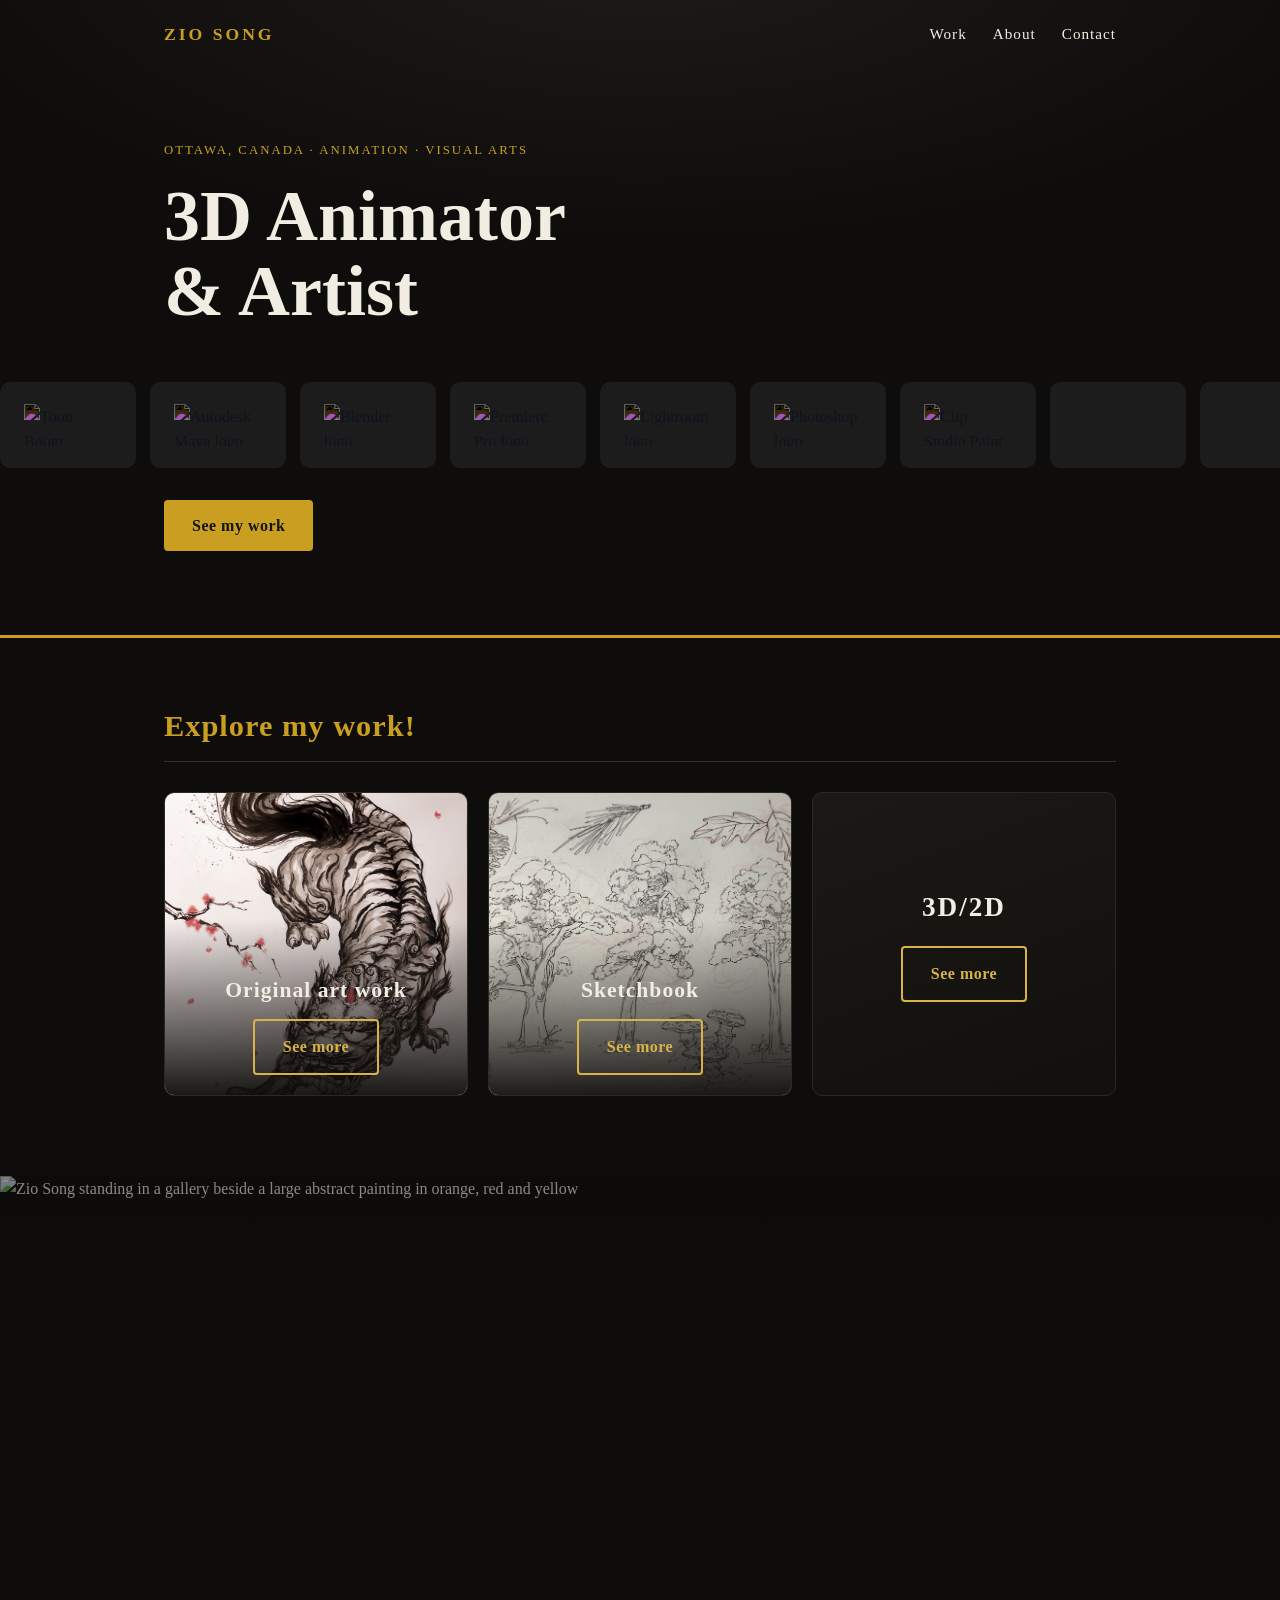
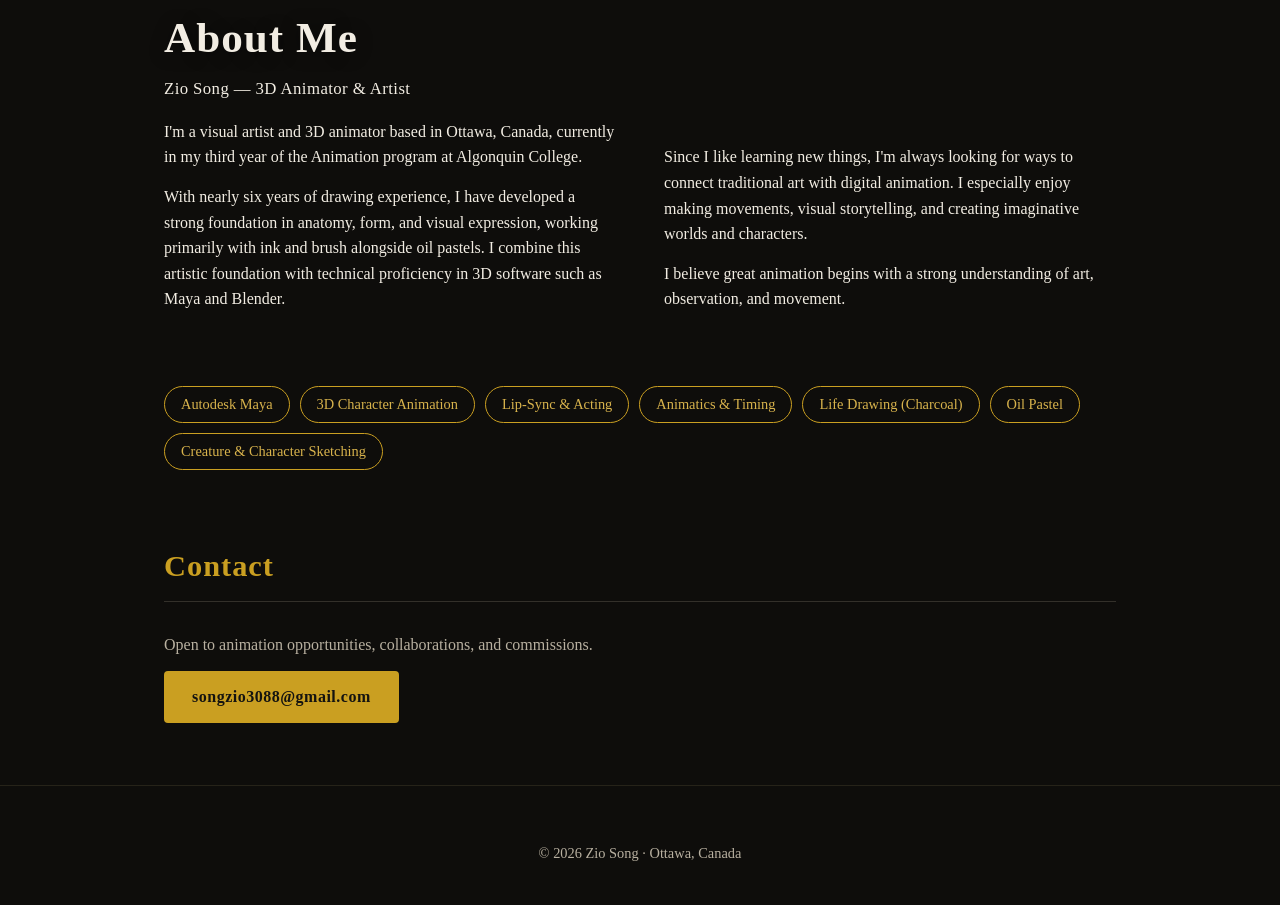
==== index.html @ 26461808 "Add files via upload" ====
<!DOCTYPE html>
<html lang="en">
<head>
<meta charset="UTF-8">
<meta name="viewport" content="width=device-width, initial-scale=1.0">
<title>Zio Song — 3D Animator & Artist</title>
<meta name="description" content="Portfolio of Zio Song, 3D animator and artist based in Ottawa, Canada. Maya animation, life drawing, and oil pastel.">
<link rel="stylesheet" href="style.css">
</head>
<body>

<header>
  <nav>
    <span class="logo">ZIO&nbsp;SONG</span>
    <div class="links">
      <a href="#work">Work</a>
      <a href="#about">About</a>
      <a href="#contact">Contact</a>
    </div>
  </nav>
  <div class="hero">
    <p class="kicker">Ottawa, Canada · Animation · Visual Arts</p>
    <h1>3D Animator<br>&amp; Artist</h1>
  </div>
  <div class="logostrip" aria-label="Tools I use">
    <div class="logo-track">
      <div class="tile"><img src="https://commons.wikimedia.org/wiki/Special:FilePath/Toon%20Boom%202022%20logo.svg" alt="Toon Boom Harmony logo"></div>
      <div class="tile"><img src="https://cdn.simpleicons.org/autodeskmaya/000000" alt="Autodesk Maya logo"></div>
      <div class="tile"><img src="https://cdn.jsdelivr.net/npm/simple-icons@9.21.0/icons/blender.svg" alt="Blender logo"></div>
      <div class="tile"><img src="https://cdn.jsdelivr.net/npm/simple-icons@9.21.0/icons/adobepremierepro.svg" alt="Premiere Pro logo"></div>
      <div class="tile"><img src="https://cdn.jsdelivr.net/npm/simple-icons@9.21.0/icons/adobelightroom.svg" alt="Lightroom logo"></div>
      <div class="tile"><img src="https://cdn.jsdelivr.net/npm/simple-icons@9.21.0/icons/adobephotoshop.svg" alt="Photoshop logo"></div>
      <div class="tile"><img src="https://commons.wikimedia.org/wiki/Special:FilePath/Clip%20studio%20file%20logo%20SVG.svg" alt="Clip Studio Paint logo"></div>
      <div class="tile"><img src="https://commons.wikimedia.org/wiki/Special:FilePath/Toon%20Boom%202022%20logo.svg" alt="" aria-hidden="true"></div>
      <div class="tile"><img src="https://cdn.simpleicons.org/autodeskmaya/000000" alt="" aria-hidden="true"></div>
      <div class="tile"><img src="https://cdn.jsdelivr.net/npm/simple-icons@9.21.0/icons/blender.svg" alt="" aria-hidden="true"></div>
      <div class="tile"><img src="https://cdn.jsdelivr.net/npm/simple-icons@9.21.0/icons/adobepremierepro.svg" alt="" aria-hidden="true"></div>
      <div class="tile"><img src="https://cdn.jsdelivr.net/npm/simple-icons@9.21.0/icons/adobelightroom.svg" alt="" aria-hidden="true"></div>
      <div class="tile"><img src="https://cdn.jsdelivr.net/npm/simple-icons@9.21.0/icons/adobephotoshop.svg" alt="" aria-hidden="true"></div>
      <div class="tile"><img src="https://commons.wikimedia.org/wiki/Special:FilePath/Clip%20studio%20file%20logo%20SVG.svg" alt="" aria-hidden="true"></div>
      <div class="tile"><img src="https://commons.wikimedia.org/wiki/Special:FilePath/Toon%20Boom%202022%20logo.svg" alt="" aria-hidden="true"></div>
      <div class="tile"><img src="https://cdn.simpleicons.org/autodeskmaya/000000" alt="" aria-hidden="true"></div>
      <div class="tile"><img src="https://cdn.jsdelivr.net/npm/simple-icons@9.21.0/icons/blender.svg" alt="" aria-hidden="true"></div>
      <div class="tile"><img src="https://cdn.jsdelivr.net/npm/simple-icons@9.21.0/icons/adobepremierepro.svg" alt="" aria-hidden="true"></div>
      <div class="tile"><img src="https://cdn.jsdelivr.net/npm/simple-icons@9.21.0/icons/adobelightroom.svg" alt="" aria-hidden="true"></div>
      <div class="tile"><img src="https://cdn.jsdelivr.net/npm/simple-icons@9.21.0/icons/adobephotoshop.svg" alt="" aria-hidden="true"></div>
      <div class="tile"><img src="https://commons.wikimedia.org/wiki/Special:FilePath/Clip%20studio%20file%20logo%20SVG.svg" alt="" aria-hidden="true"></div>
      <div class="tile"><img src="https://commons.wikimedia.org/wiki/Special:FilePath/Toon%20Boom%202022%20logo.svg" alt="" aria-hidden="true"></div>
      <div class="tile"><img src="https://cdn.simpleicons.org/autodeskmaya/000000" alt="" aria-hidden="true"></div>
      <div class="tile"><img src="https://cdn.jsdelivr.net/npm/simple-icons@9.21.0/icons/blender.svg" alt="" aria-hidden="true"></div>
      <div class="tile"><img src="https://cdn.jsdelivr.net/npm/simple-icons@9.21.0/icons/adobepremierepro.svg" alt="" aria-hidden="true"></div>
      <div class="tile"><img src="https://cdn.jsdelivr.net/npm/simple-icons@9.21.0/icons/adobelightroom.svg" alt="" aria-hidden="true"></div>
      <div class="tile"><img src="https://cdn.jsdelivr.net/npm/simple-icons@9.21.0/icons/adobephotoshop.svg" alt="" aria-hidden="true"></div>
      <div class="tile"><img src="https://commons.wikimedia.org/wiki/Special:FilePath/Clip%20studio%20file%20logo%20SVG.svg" alt="" aria-hidden="true"></div>
    </div>
  </div>
  <div class="hero-cta">
    <a class="button" href="#work">See my work</a>
  </div>
</header>


<main>
  <section id="work">
    <h2>Explore my work!</h2>

    <!-- ===== Category cards ===== -->
    <div class="explore-cards">
      <article class="xcard">
        <img src="images/guardian-beast.jpg" alt="Ink and wash drawing of a Haechi guardian beast plunging head-first past plum blossom branches">
        <div class="xcard-label">
          <h3>Original art work</h3>
          <a class="button ghost" href="original-art.html">See more</a>
        </div>
      </article>
      <article class="xcard">
        <img src="images/nature-study-1.jpg" alt="Sketchbook page of ink nature studies: pine cone, oak leaves, trees and mushrooms">
        <div class="xcard-label">
          <h3>Sketchbook</h3>
          <a class="button ghost" href="sketchbook.html">See more</a>
        </div>
      </article>
      <article class="xcard text-card">
        <div class="xcard-center">
          <h3>3D/2D</h3>
          <a class="button ghost" href="animation.html">See more</a>
        </div>
      </article>
    </div>

    </section>

  <section id="about">
    <div class="about-hero">
      <img src="images/about-photo.jpg" alt="Zio Song standing in a gallery beside a large abstract painting in orange, red and yellow">
      <div class="about-hero-text">
        <div class="about-col">
          <h2>About Me</h2>
          <p class="about-name">Zio Song — 3D Animator &amp; Artist</p>
          <p>I'm a visual artist and 3D animator based in Ottawa, Canada, currently in my third year of the Animation program at Algonquin College.</p>
          <p>With nearly six years of drawing experience, I have developed a strong foundation in anatomy, form, and visual expression, working primarily with ink and brush alongside oil pastels. I combine this artistic foundation with technical proficiency in 3D software such as Maya and Blender.</p>
        </div>
        <div class="about-col">
          <p>Since I like learning new things, I'm always looking for ways to connect traditional art with digital animation. I especially enjoy making movements, visual storytelling, and creating imaginative worlds and characters.</p>
          <p>I believe great animation begins with a strong understanding of art, observation, and movement.</p>
        </div>
      </div>
    </div>

    <ul class="skills">
      <li>Autodesk Maya</li>
      <li>3D Character Animation</li>
      <li>Lip-Sync &amp; Acting</li>
      <li>Animatics &amp; Timing</li>
      <li>Life Drawing (Charcoal)</li>
      <li>Oil Pastel</li>
      <li>Creature &amp; Character Sketching</li>
    </ul>
  </section>

  <section id="contact">
    <h2>Contact</h2>
    <p>Open to animation opportunities, collaborations, and commissions.</p>
    <p><a class="button" href="mailto:songzio3088@gmail.com">songzio3088@gmail.com</a></p>
    <!-- Add your links here, e.g.:
    <p><a href="https://www.artstation.com/YOURNAME">ArtStation</a> ·
       <a href="https://www.instagram.com/YOURNAME">Instagram</a> ·
       <a href="https://www.linkedin.com/in/YOURNAME">LinkedIn</a></p>
    -->
  </section>
</main>

<footer>
  <p>© 2026 Zio Song · Ottawa, Canada</p>
</footer>


<script src="script.js"></script>

</body>
</html>
---- style.css ----
:root{
  --bg:#0e0d0b;
  --panel:#171512;
  --gold:#ca9f21;
  --gold-soft:#d8b34c;
  --text:#f2ede3;
  --muted:#b8b0a0;
}
*{margin:0;padding:0;box-sizing:border-box}
html{scroll-behavior:smooth}
body{background:var(--bg);color:var(--text);font-family:Georgia,'Times New Roman',serif;line-height:1.6}
a{color:var(--gold-soft)}

/* Header / hero */
header{border-bottom:3px solid var(--gold);background:radial-gradient(1200px 500px at 50% -10%,#1d1c19 0%,var(--bg) 60%)}
nav{display:flex;justify-content:space-between;align-items:center;max-width:1000px;margin:0 auto;padding:20px 24px}
.logo{font-weight:bold;letter-spacing:3px;color:var(--gold);font-size:1.1rem}
nav .links a{margin-left:22px;text-decoration:none;color:var(--text);font-size:.95rem;letter-spacing:1px}
nav .links a:hover{color:var(--gold-soft)}
.hero{max-width:1000px;margin:0 auto;padding:72px 24px 26px;text-align:left}
.kicker{color:var(--gold);letter-spacing:2px;text-transform:uppercase;font-size:.8rem;margin-bottom:18px}
.hero h1{font-size:clamp(2.6rem,7vw,4.5rem);line-height:1.05;margin-bottom:20px}
.tagline{color:var(--muted);font-size:1.15rem;max-width:560px;margin-bottom:32px}
.button{display:inline-block;background:var(--gold);color:#141310;text-decoration:none;font-weight:bold;padding:13px 28px;border-radius:4px;letter-spacing:.5px}
.button:hover{background:var(--gold-soft)}

/* Sections */
main{max-width:1000px;margin:0 auto;padding:0 24px}
section{padding:64px 0 8px}
h2{font-size:1.9rem;color:var(--gold);border-bottom:1px solid #33302a;padding-bottom:10px;margin-bottom:30px;letter-spacing:1px}
section p{color:var(--muted);max-width:680px;margin-bottom:14px}

/* Work cards */
.card{background:var(--panel);border:1px solid #2c2921;border-radius:8px;overflow:hidden;margin-bottom:28px}
.card>img,.card-images img{width:100%;display:block}
.card-images.two{display:grid;grid-template-columns:1fr 1fr;gap:2px}
.card-images.two img{height:100%}
.card-text{padding:24px 26px 28px}
.card-text h3{font-size:1.3rem;margin-bottom:10px;color:var(--text)}
.card-text p{color:var(--muted)}
.card.text-only{border-left:4px solid var(--gold)}

/* Skills */
.skills{list-style:none;display:flex;flex-wrap:wrap;gap:10px;margin-top:18px}
.skills li{border:1px solid var(--gold);color:var(--gold-soft);border-radius:999px;padding:6px 16px;font-size:.9rem}

footer{text-align:center;color:var(--muted);font-size:.9rem;padding:56px 24px 40px;margin-top:40px;border-top:1px solid #262319}

/* Explore my art — featured piece + gallery grid */
.button.ghost{background:transparent;color:var(--gold-soft);border:2px solid var(--gold-soft)}
.button.ghost:hover{background:var(--gold);color:#141310;border-color:var(--gold)}
.gallery-grid{display:grid;grid-template-columns:repeat(3,1fr);gap:20px;margin-bottom:28px}
.gallery-grid figure{background:var(--panel);border:1px solid #2c2921;border-radius:8px;overflow:hidden;transition:border-color .35s ease,box-shadow .35s ease,transform .35s ease}
.gallery-grid img{width:100%;height:280px;object-fit:cover;display:block;transition:transform .5s ease,filter .5s ease}

/* Hover effect — image zooms gently inside its frame, frame lifts with a gold edge */
.gallery-grid figure:hover{border-color:var(--gold);box-shadow:0 12px 28px rgba(0,0,0,.5);transform:translateY(-4px)}
.gallery-grid figure:hover img{transform:scale(1.08);filter:brightness(1.06)}
.gallery-grid figure:hover figcaption{color:var(--gold-soft)}
@media (prefers-reduced-motion:reduce){
  .gallery-grid img,.gallery-grid figure{transition:none}
  .gallery-grid figure:hover img{transform:none}
  .gallery-grid figure:hover{transform:none}
}
.gallery-grid figcaption{padding:12px 14px 14px;color:var(--text);font-size:1rem;transition:color .35s ease}
.gallery-grid figcaption span{display:block;color:var(--muted);font-size:.85rem;margin-top:2px}

/* Logo strip — dark #1c1c1c squares, white logos, one scrolling row */
.logostrip{overflow:hidden;padding:2px 0}
.logo-track{display:flex;width:max-content;animation:tools-scroll 36s linear infinite;padding:4px 0}
@keyframes tools-scroll{to{transform:translateX(-50%)}}
.tile{width:136px;height:86px;background:#1c1c1c;border-radius:10px;display:flex;align-items:center;justify-content:center;margin-right:14px;flex:none}
.tile img{height:42px;width:auto;max-width:88px;object-fit:contain;filter:invert(1);display:block}
.hero-cta{max-width:1000px;margin:0 auto;padding:26px 24px 84px}
@media (prefers-reduced-motion:reduce){
  .logo-track{animation:none}
}

/* Full-screen artwork viewer (click any drawing) */

.lightbox{position:fixed;inset:0;background:rgba(5,5,4,.95);display:none;align-items:center;justify-content:center;flex-direction:column;z-index:60;padding:24px}
.lightbox.open{display:flex}
.lightbox img{max-width:96vw;max-height:86vh;object-fit:contain;display:block;box-shadow:0 18px 60px rgba(0,0,0,.6)}
.lightbox p{color:var(--gold-soft);margin-top:16px;font-size:1.05rem;letter-spacing:.5px;text-align:center}
.lightbox-close{position:absolute;top:14px;right:22px;background:none;border:none;color:var(--gold-soft);font-size:2.6rem;line-height:1;cursor:pointer;padding:6px 10px}
.lightbox-close:hover{color:var(--gold)}
.lightbox-nav{position:absolute;top:50%;transform:translateY(-50%);background:rgba(20,19,16,.55);border:1px solid #3a362c;color:var(--gold-soft);font-size:2.1rem;line-height:1;width:50px;height:66px;cursor:pointer;border-radius:6px;z-index:2}
.lightbox-nav:hover{color:#141310;background:var(--gold)}
.lightbox-nav.prev{left:16px}
.lightbox-nav.next{right:16px}
@media (max-width:640px){
  .lightbox-nav{width:42px;height:56px;font-size:1.7rem}
  .lightbox-nav.prev{left:8px}
  .lightbox-nav.next{right:8px}
}

@media (max-width:900px){
  .gallery-grid{grid-template-columns:repeat(2,1fr)}
}

@media (max-width:640px){
  .card-images.two{grid-template-columns:1fr}
  .gallery-grid{grid-template-columns:1fr}
    nav .links a{margin-left:14px}
  .hero{padding:48px 24px 60px}
}

/* ===== Artwork carousel (hero slider in Explore my work) ===== */
.carousel{position:relative;border:1px solid #2c2921;border-radius:10px;overflow:hidden;background:#0a0908;margin-bottom:28px}
.carousel-track{display:flex;transition:transform .65s cubic-bezier(.22,.8,.3,1)}
.carousel-slide{min-width:100%;display:flex;align-items:center;justify-content:center;background:#0a0908}
.carousel-slide img{width:100%;height:min(76vh,700px);object-fit:contain;display:block}
.carousel-zone{position:absolute;top:0;bottom:62px;width:50%;background:none;border:none;padding:0;z-index:3;cursor:pointer}
.carousel-zone.prev{left:0;cursor:w-resize}
.carousel-zone.next{right:0;cursor:e-resize}
.carousel-controls{position:relative;z-index:4;display:flex;align-items:center;justify-content:space-between;padding:10px 14px;background:#12100d;border-top:1px solid #26231c}
.carousel-arrow{background:transparent;border:1px solid #3a362c;color:var(--gold-soft);width:42px;height:42px;border-radius:50%;font-size:1.5rem;line-height:1;cursor:pointer}
.carousel-arrow:hover{background:var(--gold);color:#141310;border-color:var(--gold)}
.carousel-dots{display:flex;gap:8px;align-items:center}
.carousel-dots button{width:9px;height:9px;border-radius:999px;border:none;background:#4a4436;cursor:pointer;padding:0;transition:all .3s ease}
.carousel-dots button.active{width:26px;background:var(--gold)}

/* "See more" — the rest of the collection expands smoothly under the featured piece */

@media (prefers-reduced-motion:reduce){
  .carousel-track{transition:none}
  }
@media (max-width:640px){
  .carousel-slide img{height:60vh}
}

/* ===== Explore my work — category cards ===== */
.explore-cards{display:grid;grid-template-columns:repeat(3,1fr);gap:20px;margin-bottom:8px}
.xcard{position:relative;border:1px solid #2c2921;border-radius:10px;overflow:hidden;aspect-ratio:1/1;background:var(--panel)}
.xcard img{width:100%;height:100%;object-fit:cover;display:block;transition:transform .6s ease,filter .6s ease}
.xcard:hover img{transform:scale(1.05);filter:brightness(1.05)}
.xcard-label{position:absolute;left:0;right:0;bottom:0;text-align:center;padding:54px 12px 20px;background:linear-gradient(transparent,rgba(10,9,7,.92))}
.xcard-label h3{color:var(--text);font-size:1.35rem;letter-spacing:1px;margin-bottom:12px}
.anchor-block{scroll-margin-top:24px;padding-top:26px}
.subhead{font-size:1.4rem;color:var(--text);letter-spacing:.5px;border-left:4px solid var(--gold);padding-left:12px;margin-bottom:20px}
@media (prefers-reduced-motion:reduce){
  .xcard img{transition:none}
  .xcard:hover img{transform:none}
}
@media (max-width:900px){
  .explore-cards{grid-template-columns:1fr}
}

/* Third card — text-only square (3D/2D) */
.xcard.text-card{display:flex;align-items:center;justify-content:center;background:linear-gradient(160deg,#1b1916,#12100d)}
.xcard-center{text-align:center;padding:20px}
.xcard-center h3{font-size:1.7rem;letter-spacing:2px;color:var(--text);margin-bottom:16px}
#animation{scroll-margin-top:24px}

/* Sub-pages (multi-page layout) */
.back-link{display:inline-block;color:var(--gold-soft);text-decoration:none;letter-spacing:.5px;margin-bottom:16px}
.back-link:hover{color:var(--gold)}

/* ===== About Me — full-bleed photo with a deep black fade into the text ===== */
.about-hero{position:relative;width:100vw;margin-left:calc(50% - 50vw);overflow:hidden;background:var(--bg)}
.about-hero>img{width:100%;height:88vh;min-height:480px;object-fit:cover;object-position:center 32%;display:block}
.about-hero::before{content:"";position:absolute;inset:0 0 auto 0;height:120px;background:linear-gradient(rgba(10,9,7,.5),transparent);z-index:1}
.about-hero-text{position:absolute;left:0;right:0;bottom:0;z-index:2;display:grid;grid-template-columns:1fr 1fr;gap:20px 48px;max-width:1000px;margin:0 auto;padding:150px 24px 42px;background:linear-gradient(transparent,rgba(14,13,11,.72) 42%,var(--bg) 82%)}
.about-hero-text h2{color:var(--text);border-bottom:none;font-size:2.7rem;margin-bottom:4px;padding-bottom:0;text-shadow:0 2px 18px rgba(0,0,0,.45)}
.about-name{color:var(--gold-soft);font-size:1.05rem;letter-spacing:.4px;margin-bottom:16px}
.about-hero-text p{color:var(--text);max-width:none}
.about-col{align-self:end}
@media (max-width:860px){
  .about-hero>img{height:54vh;min-height:340px}
  .about-hero-text{position:static;grid-template-columns:1fr;background:var(--bg);padding:30px 24px 6px}
  .about-hero-text h2{font-size:2.1rem}
}
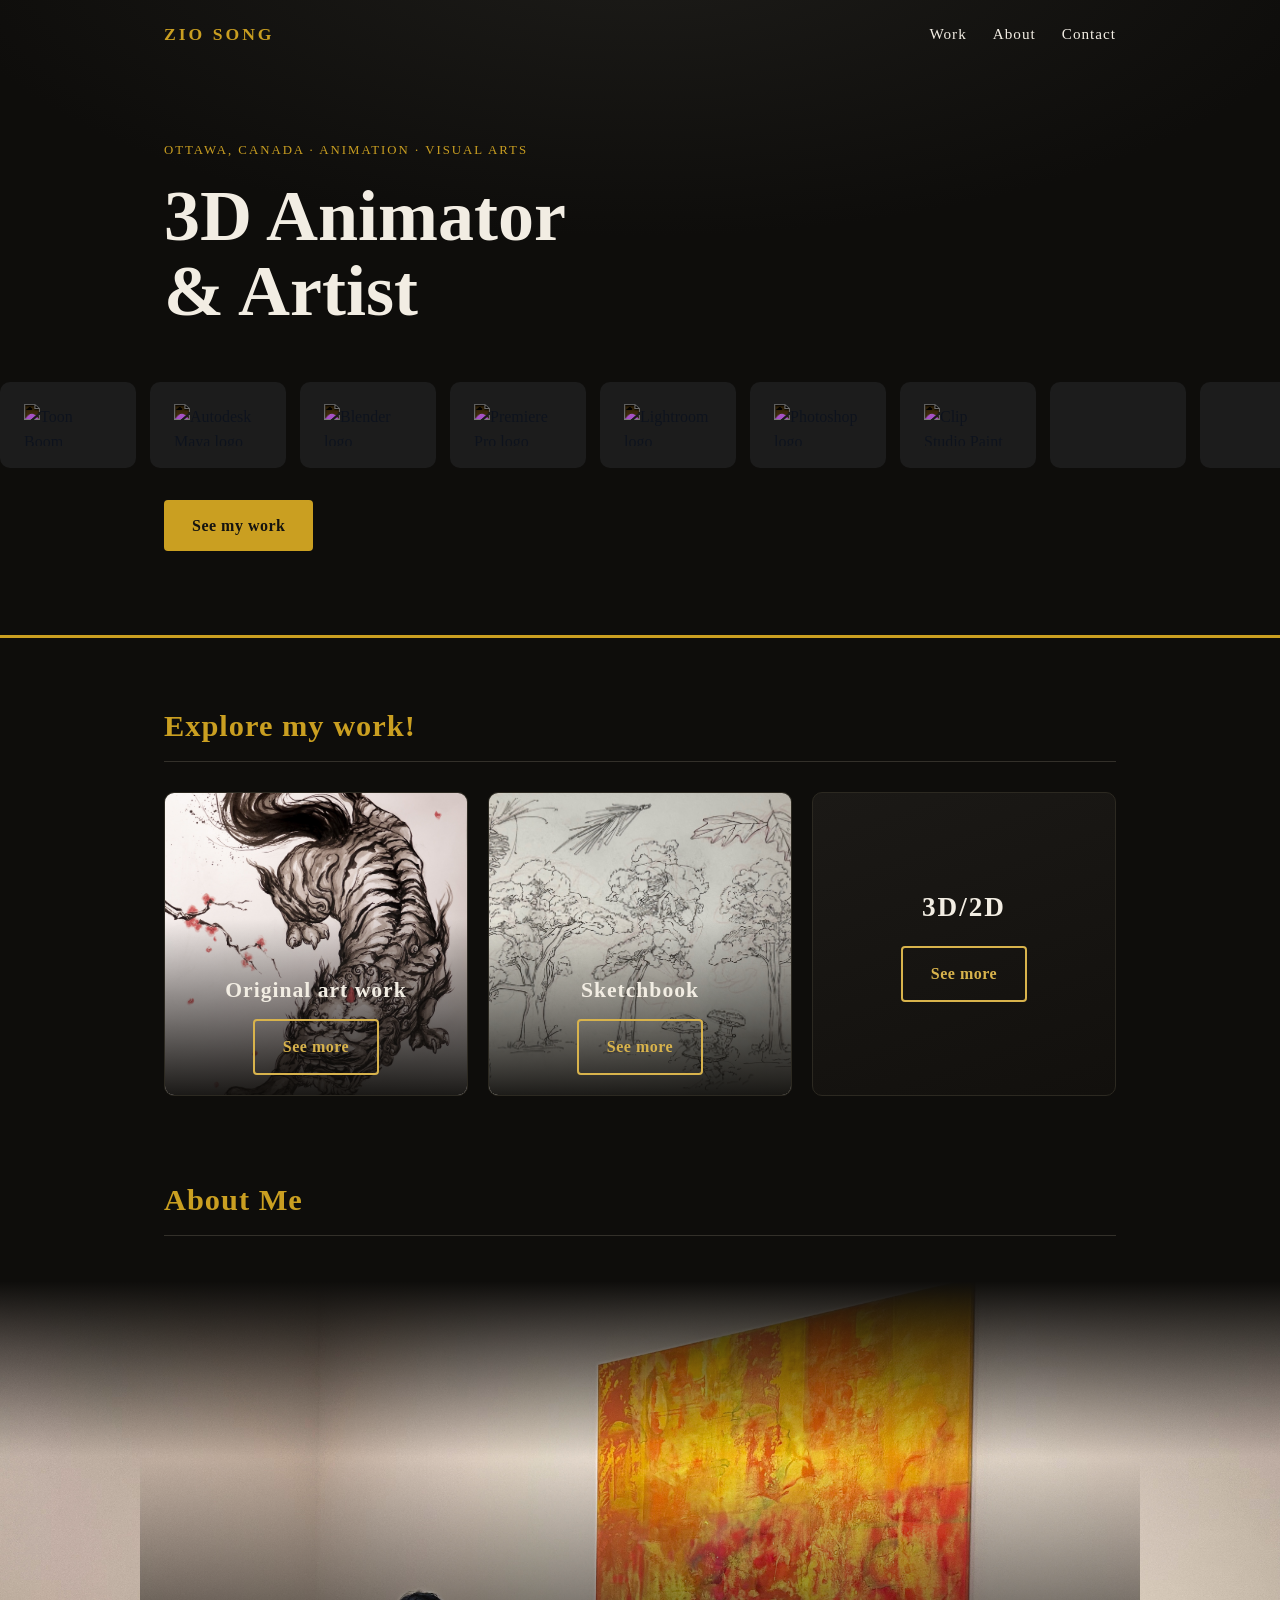
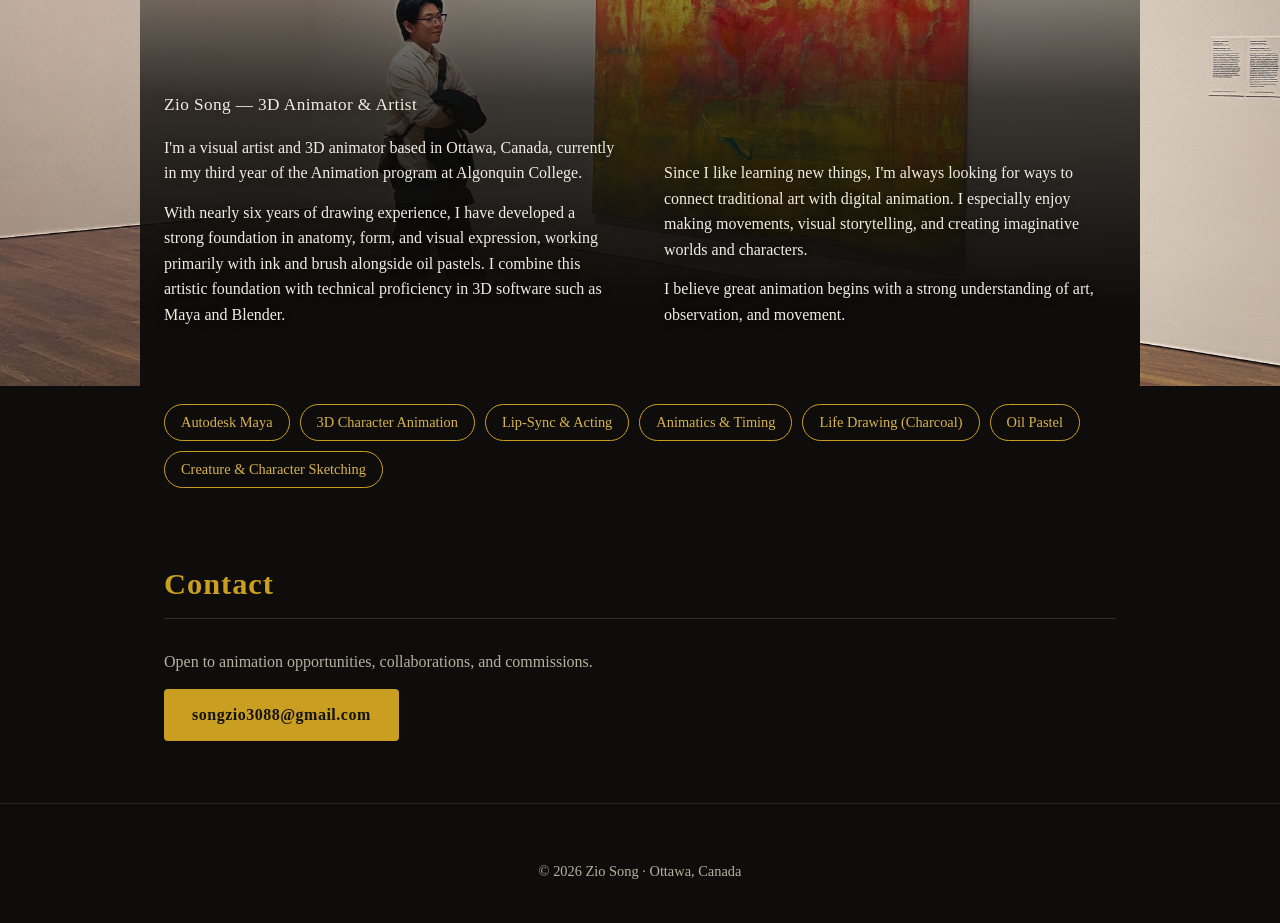
==== commit 11ed1086: "Add files via upload" ====
--- a/index.html
+++ b/index.html
@@ -91,11 +91,11 @@
     </section>
 
   <section id="about">
+    <h2>About Me</h2>
     <div class="about-hero">
       <img src="images/about-photo.jpg" alt="Zio Song standing in a gallery beside a large abstract painting in orange, red and yellow">
       <div class="about-hero-text">
         <div class="about-col">
-          <h2>About Me</h2>
           <p class="about-name">Zio Song — 3D Animator &amp; Artist</p>
           <p>I'm a visual artist and 3D animator based in Ottawa, Canada, currently in my third year of the Animation program at Algonquin College.</p>
           <p>With nearly six years of drawing experience, I have developed a strong foundation in anatomy, form, and visual expression, working primarily with ink and brush alongside oil pastels. I combine this artistic foundation with technical proficiency in 3D software such as Maya and Blender.</p>
--- a/style.css
+++ b/style.css
@@ -156,17 +156,17 @@
 .back-link{display:inline-block;color:var(--gold-soft);text-decoration:none;letter-spacing:.5px;margin-bottom:16px}
 .back-link:hover{color:var(--gold)}
 
-/* ===== About Me — full-bleed photo with a deep black fade into the text ===== */
+/* ===== About Me — full-bleed photo, top & bottom black fades, half/half text ===== */
 .about-hero{position:relative;width:100vw;margin-left:calc(50% - 50vw);overflow:hidden;background:var(--bg)}
-.about-hero>img{width:100%;height:88vh;min-height:480px;object-fit:cover;object-position:center 32%;display:block}
-.about-hero::before{content:"";position:absolute;inset:0 0 auto 0;height:120px;background:linear-gradient(rgba(10,9,7,.5),transparent);z-index:1}
-.about-hero-text{position:absolute;left:0;right:0;bottom:0;z-index:2;display:grid;grid-template-columns:1fr 1fr;gap:20px 48px;max-width:1000px;margin:0 auto;padding:150px 24px 42px;background:linear-gradient(transparent,rgba(14,13,11,.72) 42%,var(--bg) 82%)}
-.about-hero-text h2{color:var(--text);border-bottom:none;font-size:2.7rem;margin-bottom:4px;padding-bottom:0;text-shadow:0 2px 18px rgba(0,0,0,.45)}
-.about-name{color:var(--gold-soft);font-size:1.05rem;letter-spacing:.4px;margin-bottom:16px}
-.about-hero-text p{color:var(--text);max-width:none}
+.about-hero>img{width:100%;height:min(80vh,780px);min-height:460px;object-fit:cover;object-position:center 30%;display:block}
+.about-hero::before{content:"";position:absolute;top:0;left:0;right:0;height:190px;background:linear-gradient(var(--bg) 8%,transparent);z-index:1}
+.about-hero-text{position:absolute;left:0;right:0;bottom:0;z-index:2;display:grid;grid-template-columns:1fr 1fr;gap:20px 48px;max-width:1000px;margin:0 auto;padding:230px 24px 44px;background:linear-gradient(transparent,rgba(14,13,11,.78) 45%,var(--bg) 85%)}
+.about-name{color:var(--gold-soft);font-size:1.08rem;letter-spacing:.4px;margin-bottom:16px}
+.about-hero-text p{color:var(--text);max-width:none;text-shadow:0 1px 10px rgba(0,0,0,.35)}
 .about-col{align-self:end}
 @media (max-width:860px){
   .about-hero>img{height:54vh;min-height:340px}
-  .about-hero-text{position:static;grid-template-columns:1fr;background:var(--bg);padding:30px 24px 6px}
-  .about-hero-text h2{font-size:2.1rem}
+  .about-hero::before{height:110px}
+  .about-hero-text{position:static;grid-template-columns:1fr;background:var(--bg);padding:28px 24px 6px}
+  .about-hero-text p{text-shadow:none}
 }
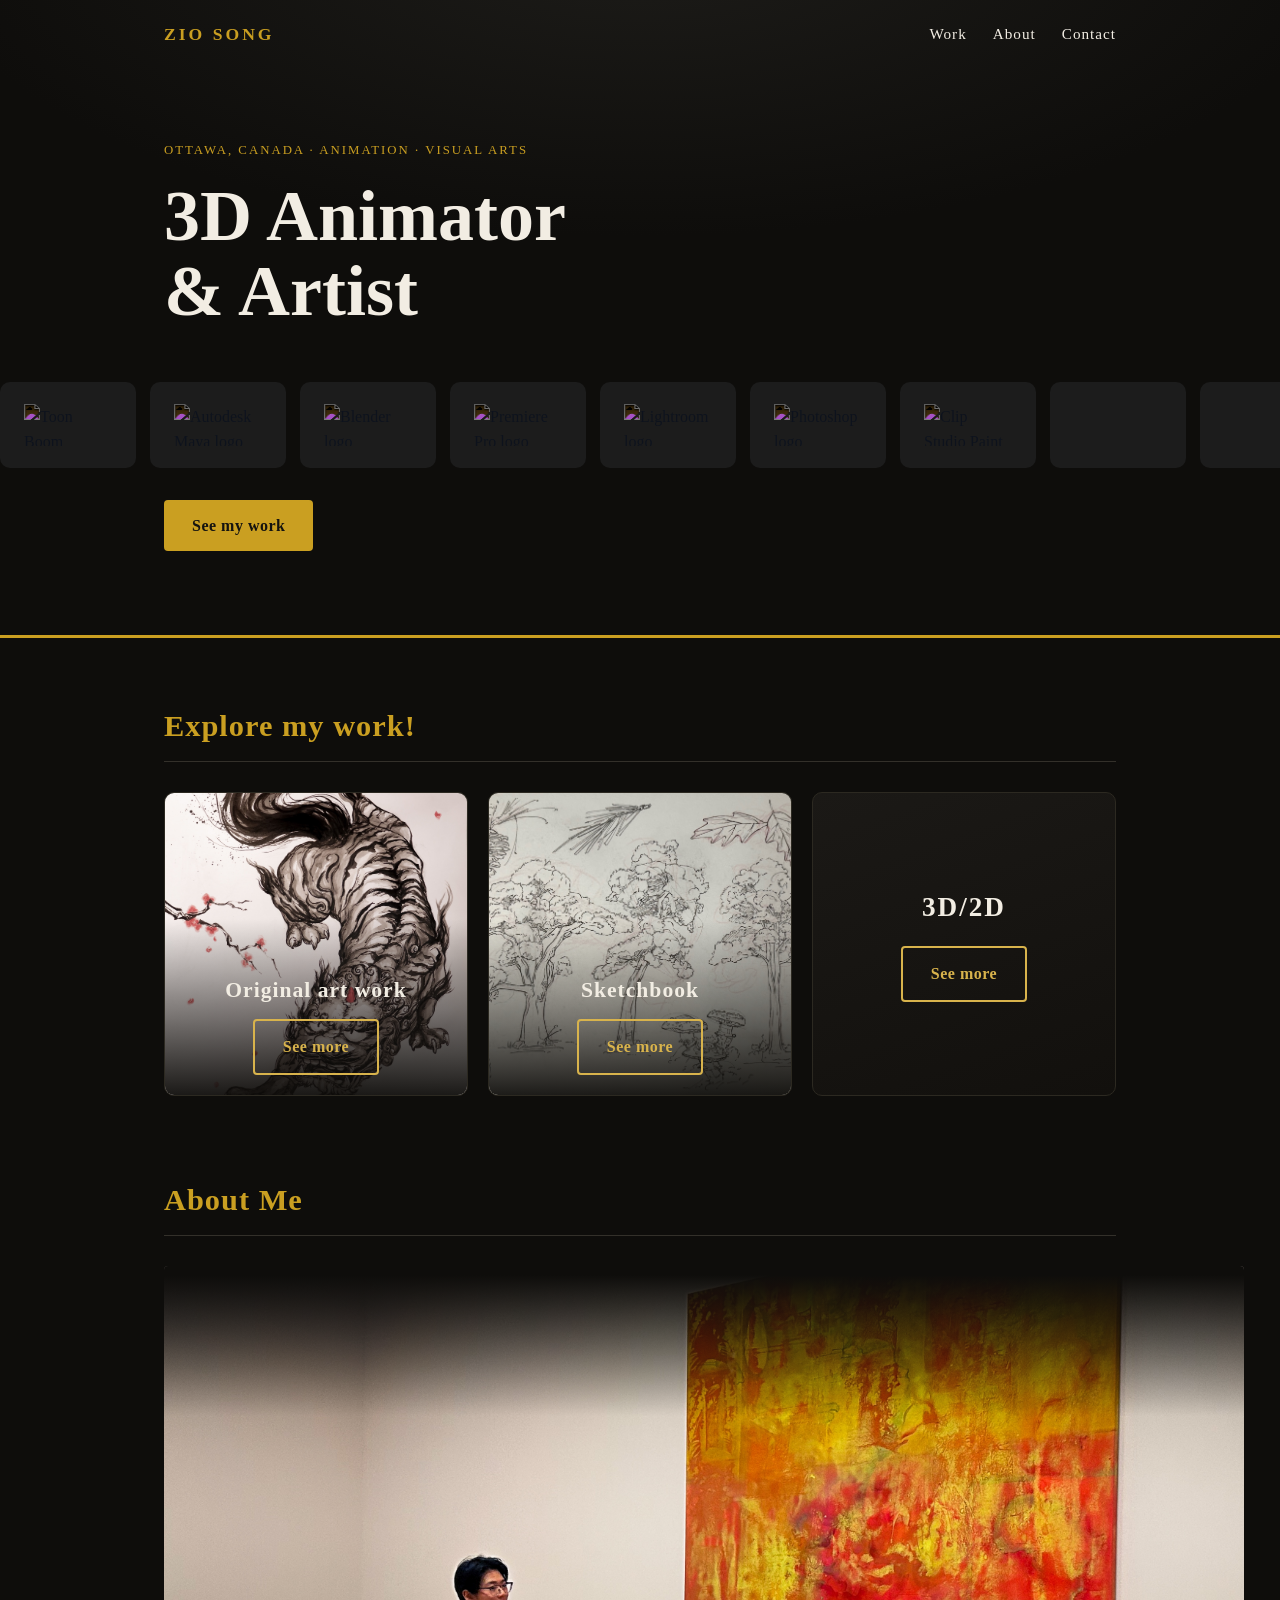
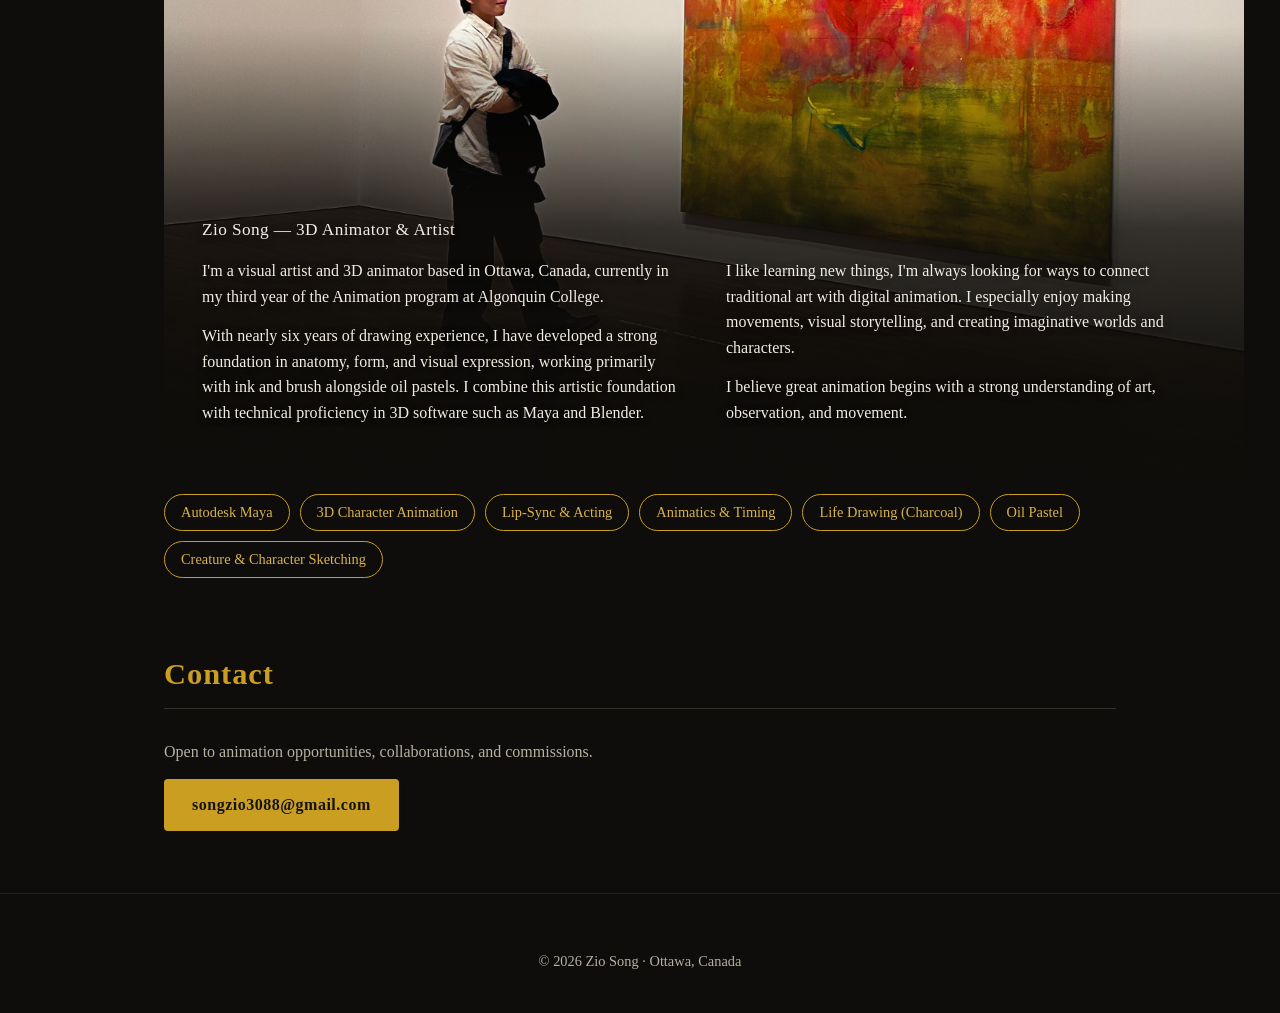
==== commit ffa93e6f: "Add files via upload" ====
--- a/index.html
+++ b/index.html
@@ -101,7 +101,7 @@
           <p>With nearly six years of drawing experience, I have developed a strong foundation in anatomy, form, and visual expression, working primarily with ink and brush alongside oil pastels. I combine this artistic foundation with technical proficiency in 3D software such as Maya and Blender.</p>
         </div>
         <div class="about-col">
-          <p>Since I like learning new things, I'm always looking for ways to connect traditional art with digital animation. I especially enjoy making movements, visual storytelling, and creating imaginative worlds and characters.</p>
+          <p>I like learning new things, I'm always looking for ways to connect traditional art with digital animation. I especially enjoy making movements, visual storytelling, and creating imaginative worlds and characters.</p>
           <p>I believe great animation begins with a strong understanding of art, observation, and movement.</p>
         </div>
       </div>
--- a/style.css
+++ b/style.css
@@ -156,17 +156,18 @@
 .back-link{display:inline-block;color:var(--gold-soft);text-decoration:none;letter-spacing:.5px;margin-bottom:16px}
 .back-link:hover{color:var(--gold)}
 
-/* ===== About Me — full-bleed photo, top & bottom black fades, half/half text ===== */
-.about-hero{position:relative;width:100vw;margin-left:calc(50% - 50vw);overflow:hidden;background:var(--bg)}
-.about-hero>img{width:100%;height:min(80vh,780px);min-height:460px;object-fit:cover;object-position:center 30%;display:block}
-.about-hero::before{content:"";position:absolute;top:0;left:0;right:0;height:190px;background:linear-gradient(var(--bg) 8%,transparent);z-index:1}
-.about-hero-text{position:absolute;left:0;right:0;bottom:0;z-index:2;display:grid;grid-template-columns:1fr 1fr;gap:20px 48px;max-width:1000px;margin:0 auto;padding:230px 24px 44px;background:linear-gradient(transparent,rgba(14,13,11,.78) 45%,var(--bg) 85%)}
-.about-name{color:var(--gold-soft);font-size:1.08rem;letter-spacing:.4px;margin-bottom:16px}
-.about-hero-text p{color:var(--text);max-width:none;text-shadow:0 1px 10px rgba(0,0,0,.35)}
+/* ===== About Me — bounded photo frame (his drag-box ratio), fades kept ===== */
+.about-hero{position:relative;width:min(1080px,94vw);margin:6px auto 0;aspect-ratio:4/3;overflow:hidden;background:var(--bg);border-radius:4px}
+.about-hero>img{position:absolute;inset:0;width:100%;height:100%;object-fit:cover;object-position:center 42%;display:block}
+.about-hero::before{content:"";position:absolute;top:0;left:0;right:0;height:150px;background:linear-gradient(var(--bg) 6%,transparent);z-index:1}
+.about-hero-text{position:absolute;left:0;right:0;bottom:0;z-index:2;display:grid;grid-template-columns:1fr 1fr;gap:18px 44px;padding:190px 38px 36px;background:linear-gradient(transparent,rgba(14,13,11,.78) 45%,rgba(14,13,11,.96) 85%)}
+.about-name{color:var(--gold-soft);font-size:1.08rem;letter-spacing:.4px;margin-bottom:14px}
+.about-hero-text p{color:var(--text);max-width:none;text-shadow:0 1px 10px rgba(0,0,0,.4)}
 .about-col{align-self:end}
 @media (max-width:860px){
-  .about-hero>img{height:54vh;min-height:340px}
-  .about-hero::before{height:110px}
-  .about-hero-text{position:static;grid-template-columns:1fr;background:var(--bg);padding:28px 24px 6px}
+  .about-hero{aspect-ratio:auto;width:94vw}
+  .about-hero>img{position:static;height:auto;aspect-ratio:4/3}
+  .about-hero::before{height:90px}
+  .about-hero-text{position:static;grid-template-columns:1fr;background:var(--bg);padding:24px 6px 4px}
   .about-hero-text p{text-shadow:none}
 }
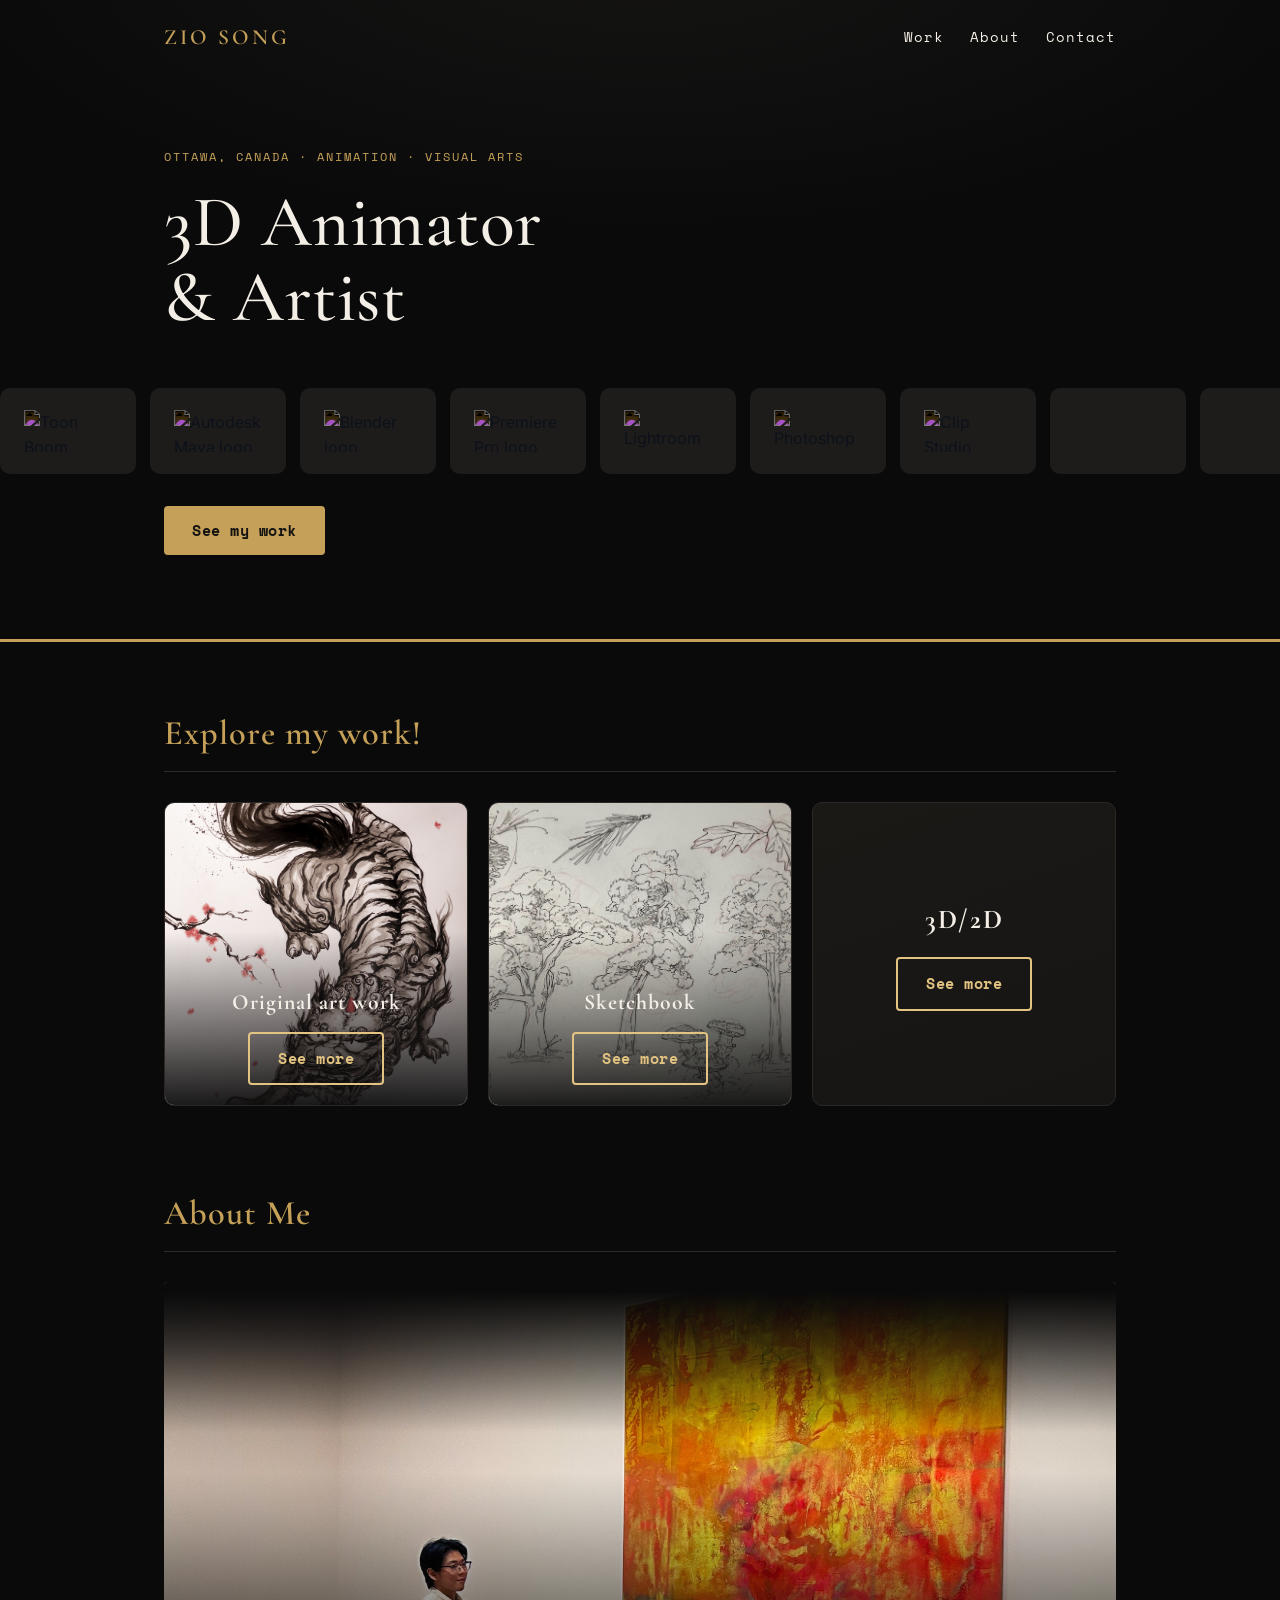
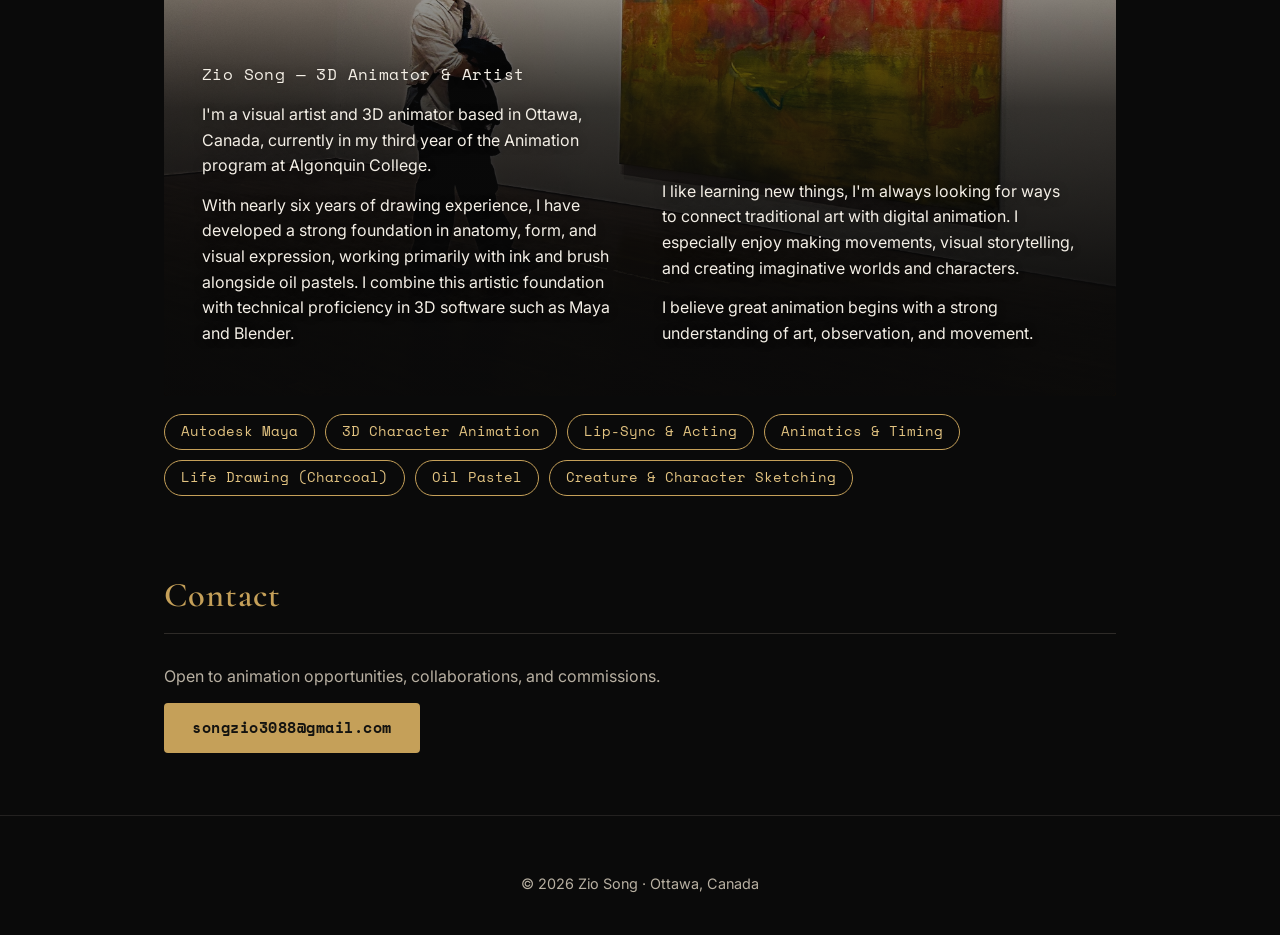
==== commit 2231098d: "Add files via upload" ====
--- a/index.html
+++ b/index.html
@@ -6,6 +6,9 @@
 <title>Zio Song — 3D Animator & Artist</title>
 <meta name="description" content="Portfolio of Zio Song, 3D animator and artist based in Ottawa, Canada. Maya animation, life drawing, and oil pastel.">
 <link rel="stylesheet" href="style.css">
+<link rel="preconnect" href="https://fonts.googleapis.com">
+<link rel="preconnect" href="https://fonts.gstatic.com" crossorigin>
+<link href="https://fonts.googleapis.com/css2?family=Cormorant+Garamond:ital,wght@0,400;0,500;0,600;1,400&family=Inter:wght@400;500;600&family=Space+Mono:wght@400;700&display=swap" rel="stylesheet">
 </head>
 <body>
 
--- a/style.css
+++ b/style.css
@@ -1,10 +1,10 @@
 :root{
-  --bg:#0e0d0b;
-  --panel:#171512;
-  --gold:#ca9f21;
-  --gold-soft:#d8b34c;
-  --text:#f2ede3;
-  --muted:#b8b0a0;
+  --bg:#0a0a0a;
+  --panel:#1e1c1a;
+  --gold:#c5a059;
+  --gold-soft:#e2c381;
+  --text:#f4efe6;
+  --muted:#b8b0a2;
 }
 *{margin:0;padding:0;box-sizing:border-box}
 html{scroll-behavior:smooth}
@@ -12,7 +12,7 @@
 a{color:var(--gold-soft)}
 
 /* Header / hero */
-header{border-bottom:3px solid var(--gold);background:radial-gradient(1200px 500px at 50% -10%,#1d1c19 0%,var(--bg) 60%)}
+header{border-bottom:3px solid var(--gold);background:radial-gradient(1200px 500px at 50% -10%,#161514 0%,var(--bg) 60%)}
 nav{display:flex;justify-content:space-between;align-items:center;max-width:1000px;margin:0 auto;padding:20px 24px}
 .logo{font-weight:bold;letter-spacing:3px;color:var(--gold);font-size:1.1rem}
 nav .links a{margin-left:22px;text-decoration:none;color:var(--text);font-size:.95rem;letter-spacing:1px}
@@ -27,11 +27,11 @@
 /* Sections */
 main{max-width:1000px;margin:0 auto;padding:0 24px}
 section{padding:64px 0 8px}
-h2{font-size:1.9rem;color:var(--gold);border-bottom:1px solid #33302a;padding-bottom:10px;margin-bottom:30px;letter-spacing:1px}
+h2{font-size:1.9rem;color:var(--gold);border-bottom:1px solid #2e2b28;padding-bottom:10px;margin-bottom:30px;letter-spacing:1px}
 section p{color:var(--muted);max-width:680px;margin-bottom:14px}
 
 /* Work cards */
-.card{background:var(--panel);border:1px solid #2c2921;border-radius:8px;overflow:hidden;margin-bottom:28px}
+.card{background:var(--panel);border:1px solid #2a2724;border-radius:8px;overflow:hidden;margin-bottom:28px}
 .card>img,.card-images img{width:100%;display:block}
 .card-images.two{display:grid;grid-template-columns:1fr 1fr;gap:2px}
 .card-images.two img{height:100%}
@@ -44,13 +44,13 @@
 .skills{list-style:none;display:flex;flex-wrap:wrap;gap:10px;margin-top:18px}
 .skills li{border:1px solid var(--gold);color:var(--gold-soft);border-radius:999px;padding:6px 16px;font-size:.9rem}
 
-footer{text-align:center;color:var(--muted);font-size:.9rem;padding:56px 24px 40px;margin-top:40px;border-top:1px solid #262319}
+footer{text-align:center;color:var(--muted);font-size:.9rem;padding:56px 24px 40px;margin-top:40px;border-top:1px solid #232120}
 
 /* Explore my art — featured piece + gallery grid */
 .button.ghost{background:transparent;color:var(--gold-soft);border:2px solid var(--gold-soft)}
 .button.ghost:hover{background:var(--gold);color:#141310;border-color:var(--gold)}
 .gallery-grid{display:grid;grid-template-columns:repeat(3,1fr);gap:20px;margin-bottom:28px}
-.gallery-grid figure{background:var(--panel);border:1px solid #2c2921;border-radius:8px;overflow:hidden;transition:border-color .35s ease,box-shadow .35s ease,transform .35s ease}
+.gallery-grid figure{background:var(--panel);border:1px solid #2a2724;border-radius:8px;overflow:hidden;transition:border-color .35s ease,box-shadow .35s ease,transform .35s ease}
 .gallery-grid img{width:100%;height:280px;object-fit:cover;display:block;transition:transform .5s ease,filter .5s ease}
 
 /* Hover effect — image zooms gently inside its frame, frame lifts with a gold edge */
@@ -65,11 +65,11 @@
 .gallery-grid figcaption{padding:12px 14px 14px;color:var(--text);font-size:1rem;transition:color .35s ease}
 .gallery-grid figcaption span{display:block;color:var(--muted);font-size:.85rem;margin-top:2px}
 
-/* Logo strip — dark #1c1c1c squares, white logos, one scrolling row */
+/* Logo strip — dark #1e1c1a squares, white logos, one scrolling row */
 .logostrip{overflow:hidden;padding:2px 0}
 .logo-track{display:flex;width:max-content;animation:tools-scroll 36s linear infinite;padding:4px 0}
 @keyframes tools-scroll{to{transform:translateX(-50%)}}
-.tile{width:136px;height:86px;background:#1c1c1c;border-radius:10px;display:flex;align-items:center;justify-content:center;margin-right:14px;flex:none}
+.tile{width:136px;height:86px;background:#1e1c1a;border-radius:10px;display:flex;align-items:center;justify-content:center;margin-right:14px;flex:none}
 .tile img{height:42px;width:auto;max-width:88px;object-fit:contain;filter:invert(1);display:block}
 .hero-cta{max-width:1000px;margin:0 auto;padding:26px 24px 84px}
 @media (prefers-reduced-motion:reduce){
@@ -84,7 +84,7 @@
 .lightbox p{color:var(--gold-soft);margin-top:16px;font-size:1.05rem;letter-spacing:.5px;text-align:center}
 .lightbox-close{position:absolute;top:14px;right:22px;background:none;border:none;color:var(--gold-soft);font-size:2.6rem;line-height:1;cursor:pointer;padding:6px 10px}
 .lightbox-close:hover{color:var(--gold)}
-.lightbox-nav{position:absolute;top:50%;transform:translateY(-50%);background:rgba(20,19,16,.55);border:1px solid #3a362c;color:var(--gold-soft);font-size:2.1rem;line-height:1;width:50px;height:66px;cursor:pointer;border-radius:6px;z-index:2}
+.lightbox-nav{position:absolute;top:50%;transform:translateY(-50%);background:rgba(22,21,20,.55);border:1px solid #3b3733;color:var(--gold-soft);font-size:2.1rem;line-height:1;width:50px;height:66px;cursor:pointer;border-radius:6px;z-index:2}
 .lightbox-nav:hover{color:#141310;background:var(--gold)}
 .lightbox-nav.prev{left:16px}
 .lightbox-nav.next{right:16px}
@@ -106,18 +106,18 @@
 }
 
 /* ===== Artwork carousel (hero slider in Explore my work) ===== */
-.carousel{position:relative;border:1px solid #2c2921;border-radius:10px;overflow:hidden;background:#0a0908;margin-bottom:28px}
+.carousel{position:relative;border:1px solid #2a2724;border-radius:10px;overflow:hidden;background:#0a0a0a;margin-bottom:28px}
 .carousel-track{display:flex;transition:transform .65s cubic-bezier(.22,.8,.3,1)}
-.carousel-slide{min-width:100%;display:flex;align-items:center;justify-content:center;background:#0a0908}
+.carousel-slide{min-width:100%;display:flex;align-items:center;justify-content:center;background:#0a0a0a}
 .carousel-slide img{width:100%;height:min(76vh,700px);object-fit:contain;display:block}
 .carousel-zone{position:absolute;top:0;bottom:62px;width:50%;background:none;border:none;padding:0;z-index:3;cursor:pointer}
 .carousel-zone.prev{left:0;cursor:w-resize}
 .carousel-zone.next{right:0;cursor:e-resize}
-.carousel-controls{position:relative;z-index:4;display:flex;align-items:center;justify-content:space-between;padding:10px 14px;background:#12100d;border-top:1px solid #26231c}
-.carousel-arrow{background:transparent;border:1px solid #3a362c;color:var(--gold-soft);width:42px;height:42px;border-radius:50%;font-size:1.5rem;line-height:1;cursor:pointer}
+.carousel-controls{position:relative;z-index:4;display:flex;align-items:center;justify-content:space-between;padding:10px 14px;background:#161514;border-top:1px solid #2a2724}
+.carousel-arrow{background:transparent;border:1px solid #3b3733;color:var(--gold-soft);width:42px;height:42px;border-radius:50%;font-size:1.5rem;line-height:1;cursor:pointer}
 .carousel-arrow:hover{background:var(--gold);color:#141310;border-color:var(--gold)}
 .carousel-dots{display:flex;gap:8px;align-items:center}
-.carousel-dots button{width:9px;height:9px;border-radius:999px;border:none;background:#4a4436;cursor:pointer;padding:0;transition:all .3s ease}
+.carousel-dots button{width:9px;height:9px;border-radius:999px;border:none;background:#4e463c;cursor:pointer;padding:0;transition:all .3s ease}
 .carousel-dots button.active{width:26px;background:var(--gold)}
 
 /* "See more" — the rest of the collection expands smoothly under the featured piece */
@@ -131,10 +131,10 @@
 
 /* ===== Explore my work — category cards ===== */
 .explore-cards{display:grid;grid-template-columns:repeat(3,1fr);gap:20px;margin-bottom:8px}
-.xcard{position:relative;border:1px solid #2c2921;border-radius:10px;overflow:hidden;aspect-ratio:1/1;background:var(--panel)}
+.xcard{position:relative;border:1px solid #2a2724;border-radius:10px;overflow:hidden;aspect-ratio:1/1;background:var(--panel)}
 .xcard img{width:100%;height:100%;object-fit:cover;display:block;transition:transform .6s ease,filter .6s ease}
 .xcard:hover img{transform:scale(1.05);filter:brightness(1.05)}
-.xcard-label{position:absolute;left:0;right:0;bottom:0;text-align:center;padding:54px 12px 20px;background:linear-gradient(transparent,rgba(10,9,7,.92))}
+.xcard-label{position:absolute;left:0;right:0;bottom:0;text-align:center;padding:54px 12px 20px;background:linear-gradient(transparent,rgba(10,10,10,.92))}
 .xcard-label h3{color:var(--text);font-size:1.35rem;letter-spacing:1px;margin-bottom:12px}
 .anchor-block{scroll-margin-top:24px;padding-top:26px}
 .subhead{font-size:1.4rem;color:var(--text);letter-spacing:.5px;border-left:4px solid var(--gold);padding-left:12px;margin-bottom:20px}
@@ -147,7 +147,7 @@
 }
 
 /* Third card — text-only square (3D/2D) */
-.xcard.text-card{display:flex;align-items:center;justify-content:center;background:linear-gradient(160deg,#1b1916,#12100d)}
+.xcard.text-card{display:flex;align-items:center;justify-content:center;background:linear-gradient(160deg,#1b1916,#161514)}
 .xcard-center{text-align:center;padding:20px}
 .xcard-center h3{font-size:1.7rem;letter-spacing:2px;color:var(--text);margin-bottom:16px}
 #animation{scroll-margin-top:24px}
@@ -157,17 +157,33 @@
 .back-link:hover{color:var(--gold)}
 
 /* ===== About Me — bounded photo frame (his drag-box ratio), fades kept ===== */
-.about-hero{position:relative;width:min(1080px,94vw);margin:6px auto 0;aspect-ratio:4/3;overflow:hidden;background:var(--bg);border-radius:4px}
+.about-hero{position:relative;width:100%;max-width:1000px;margin:6px auto 0;aspect-ratio:4/3;overflow:hidden;background:var(--bg);border-radius:4px}
 .about-hero>img{position:absolute;inset:0;width:100%;height:100%;object-fit:cover;object-position:center 42%;display:block}
 .about-hero::before{content:"";position:absolute;top:0;left:0;right:0;height:150px;background:linear-gradient(var(--bg) 6%,transparent);z-index:1}
-.about-hero-text{position:absolute;left:0;right:0;bottom:0;z-index:2;display:grid;grid-template-columns:1fr 1fr;gap:18px 44px;padding:190px 38px 36px;background:linear-gradient(transparent,rgba(14,13,11,.78) 45%,rgba(14,13,11,.96) 85%)}
+.about-hero-text{position:absolute;left:0;right:0;bottom:0;z-index:2;display:grid;grid-template-columns:1fr 1fr;gap:18px 44px;padding:190px 38px 36px;background:linear-gradient(transparent,rgba(10,10,10,.78) 45%,rgba(10,10,10,.96) 85%)}
 .about-name{color:var(--gold-soft);font-size:1.08rem;letter-spacing:.4px;margin-bottom:14px}
 .about-hero-text p{color:var(--text);max-width:none;text-shadow:0 1px 10px rgba(0,0,0,.4)}
 .about-col{align-self:end}
 @media (max-width:860px){
-  .about-hero{aspect-ratio:auto;width:94vw}
+  .about-hero{aspect-ratio:auto;width:100%}
   .about-hero>img{position:static;height:auto;aspect-ratio:4/3}
   .about-hero::before{height:90px}
   .about-hero-text{position:static;grid-template-columns:1fr;background:var(--bg);padding:24px 6px 4px}
   .about-hero-text p{text-shadow:none}
 }
+
+/* ===== Typography — Cormorant Garamond (display) / Inter (body) / Space Mono (menu & tags) ===== */
+body{font-family:'Inter','Helvetica Neue',Helvetica,Arial,sans-serif}
+h1,h2,h3,.logo,.subhead,.xcard-center h3,.lightbox p{font-family:'Cormorant Garamond',Georgia,'Times New Roman',serif}
+.hero h1{font-weight:500;letter-spacing:.5px}
+h2{font-size:2.15rem;font-weight:600}
+.card-text h3{font-size:1.55rem;font-weight:600}
+.logo{font-weight:600;font-size:1.35rem}
+.gallery-grid figcaption{font-family:'Cormorant Garamond',Georgia,serif;font-size:1.22rem;font-weight:600}
+.gallery-grid figcaption span{font-family:'Inter',sans-serif;font-weight:400}
+nav .links a,.kicker,.button,.skills li,.back-link,.about-name{font-family:'Space Mono','Courier New',monospace}
+nav .links a{font-size:.88rem}
+.kicker{font-size:.78rem}
+.button{font-size:.92rem}
+.skills li{font-size:.85rem}
+.about-name{font-size:1rem}
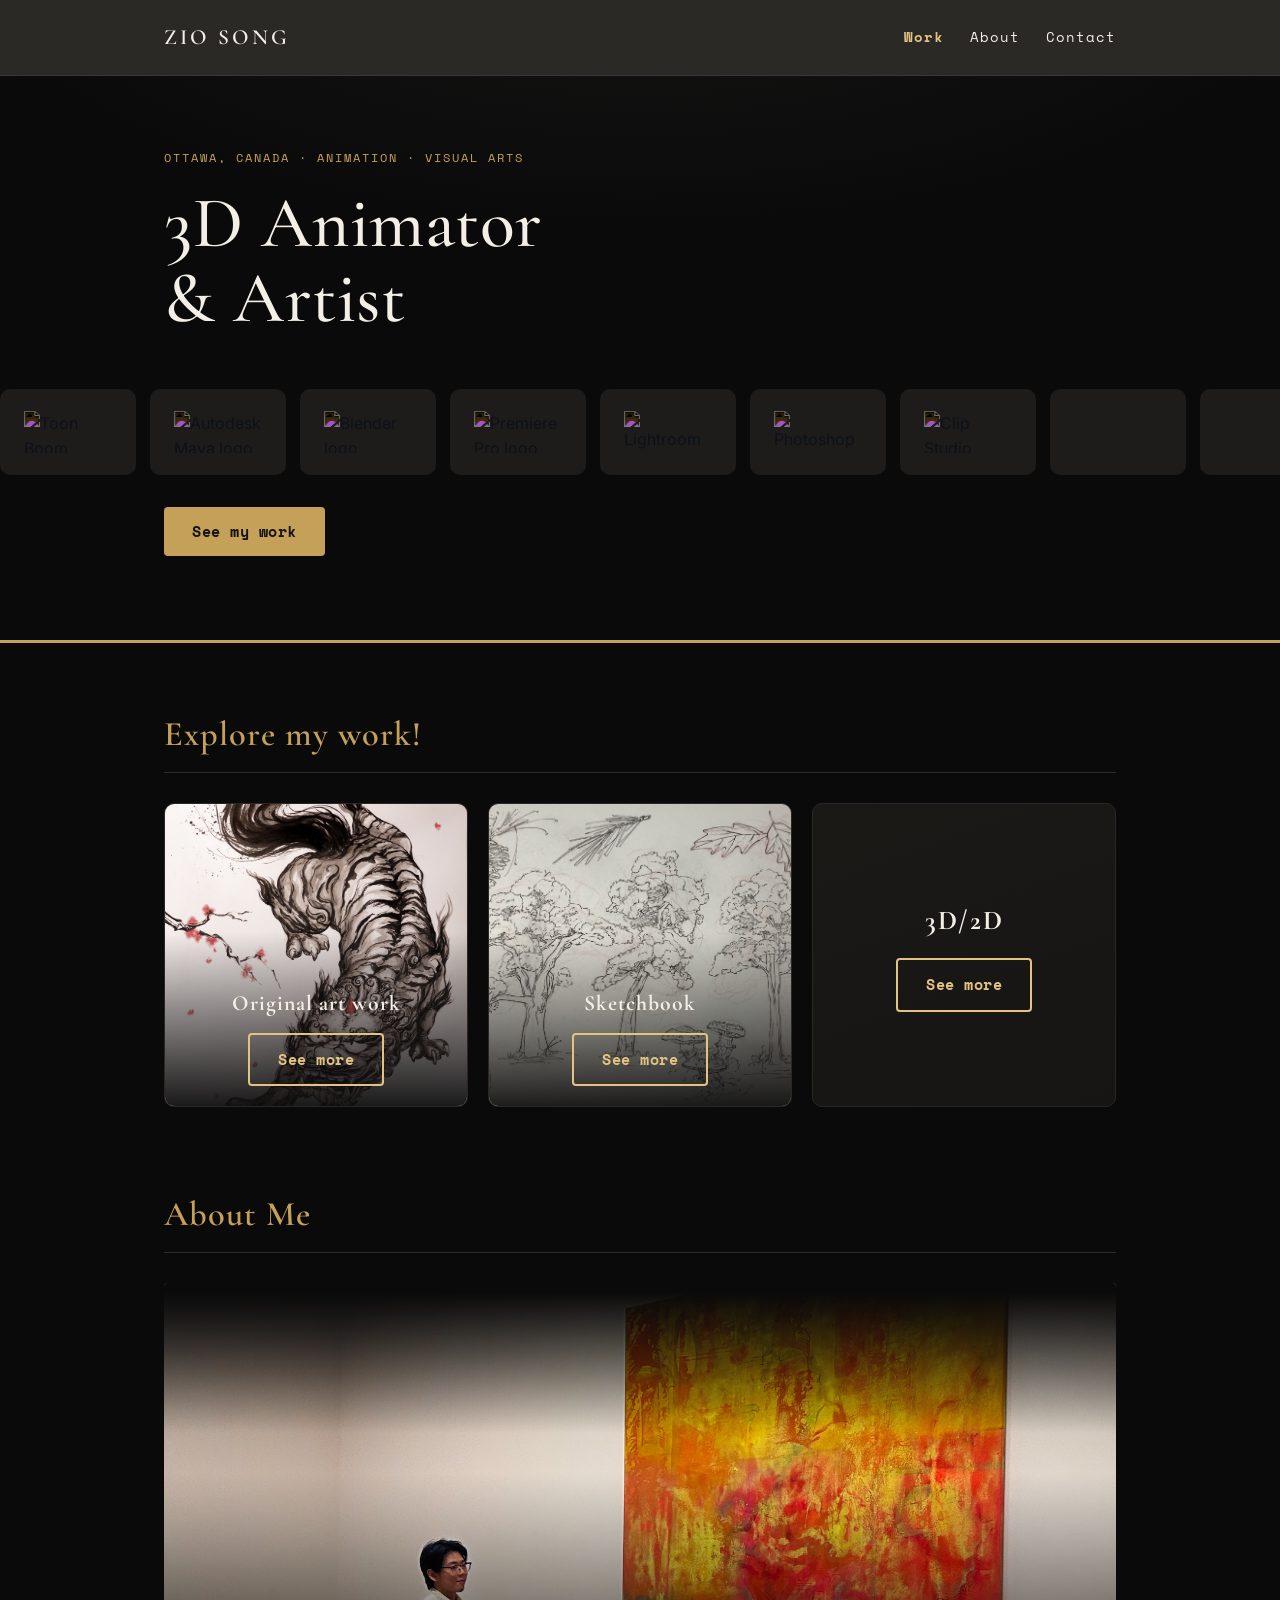
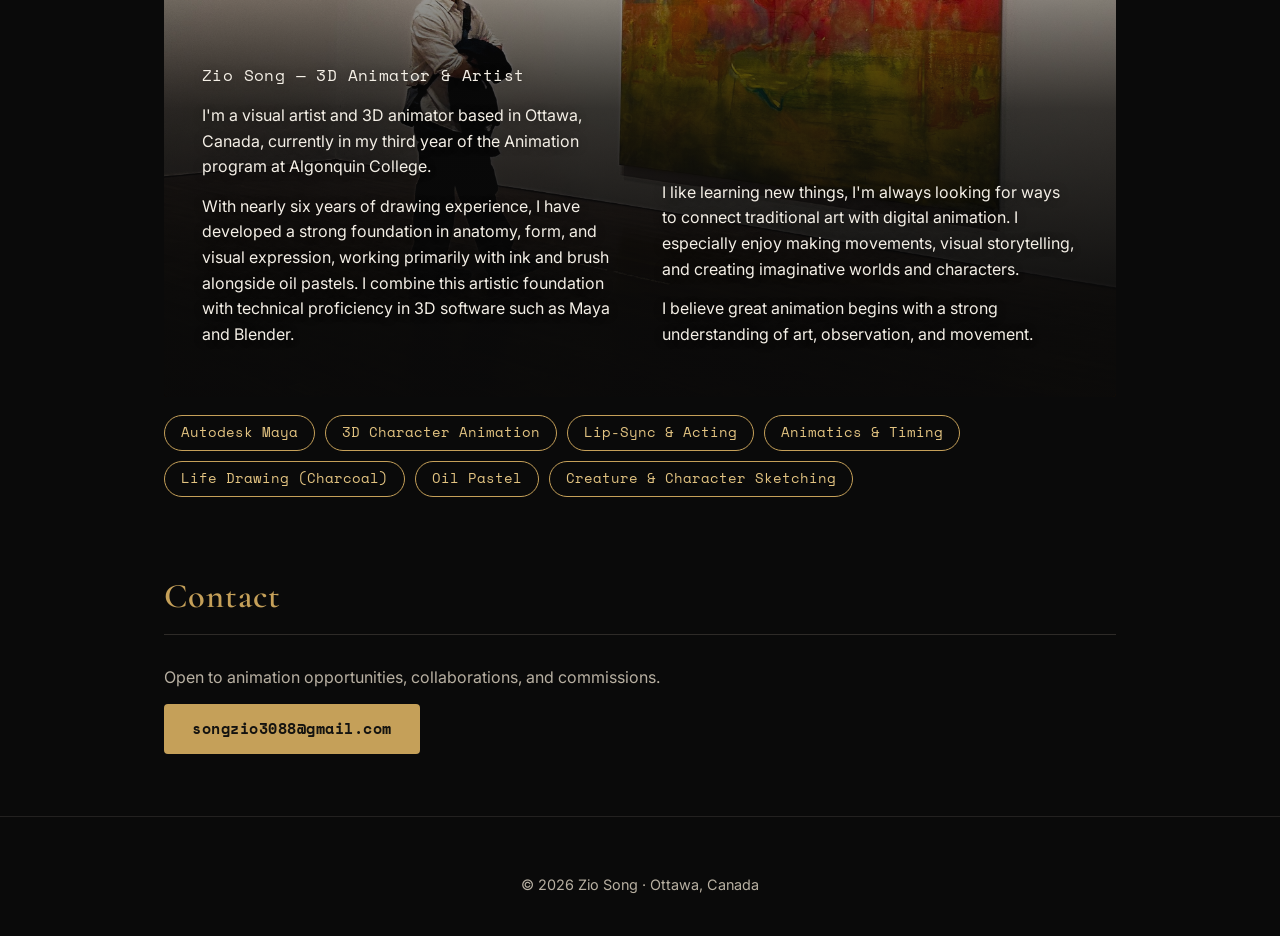
==== commit a657b1f1: "Add files via upload" ====
--- a/index.html
+++ b/index.html
@@ -13,14 +13,14 @@
 <body>
 
 <header>
-  <nav>
+  <div class="topbar"><nav>
     <span class="logo">ZIO&nbsp;SONG</span>
     <div class="links">
       <a href="#work">Work</a>
       <a href="#about">About</a>
       <a href="#contact">Contact</a>
     </div>
-  </nav>
+  </nav></div>
   <div class="hero">
     <p class="kicker">Ottawa, Canada · Animation · Visual Arts</p>
     <h1>3D Animator<br>&amp; Artist</h1>
--- a/style.css
+++ b/style.css
@@ -187,3 +187,8 @@
 .button{font-size:.92rem}
 .skills li{font-size:.85rem}
 .about-name{font-size:1rem}
+
+/* ===== Top bar — gray band (Trinity-style separation), white logo, gold Work ===== */
+.topbar{background:#2b2926;border-bottom:1px solid #3b3733}
+.logo{color:var(--text)}
+nav .links a:first-child{color:var(--gold-soft);font-weight:700}
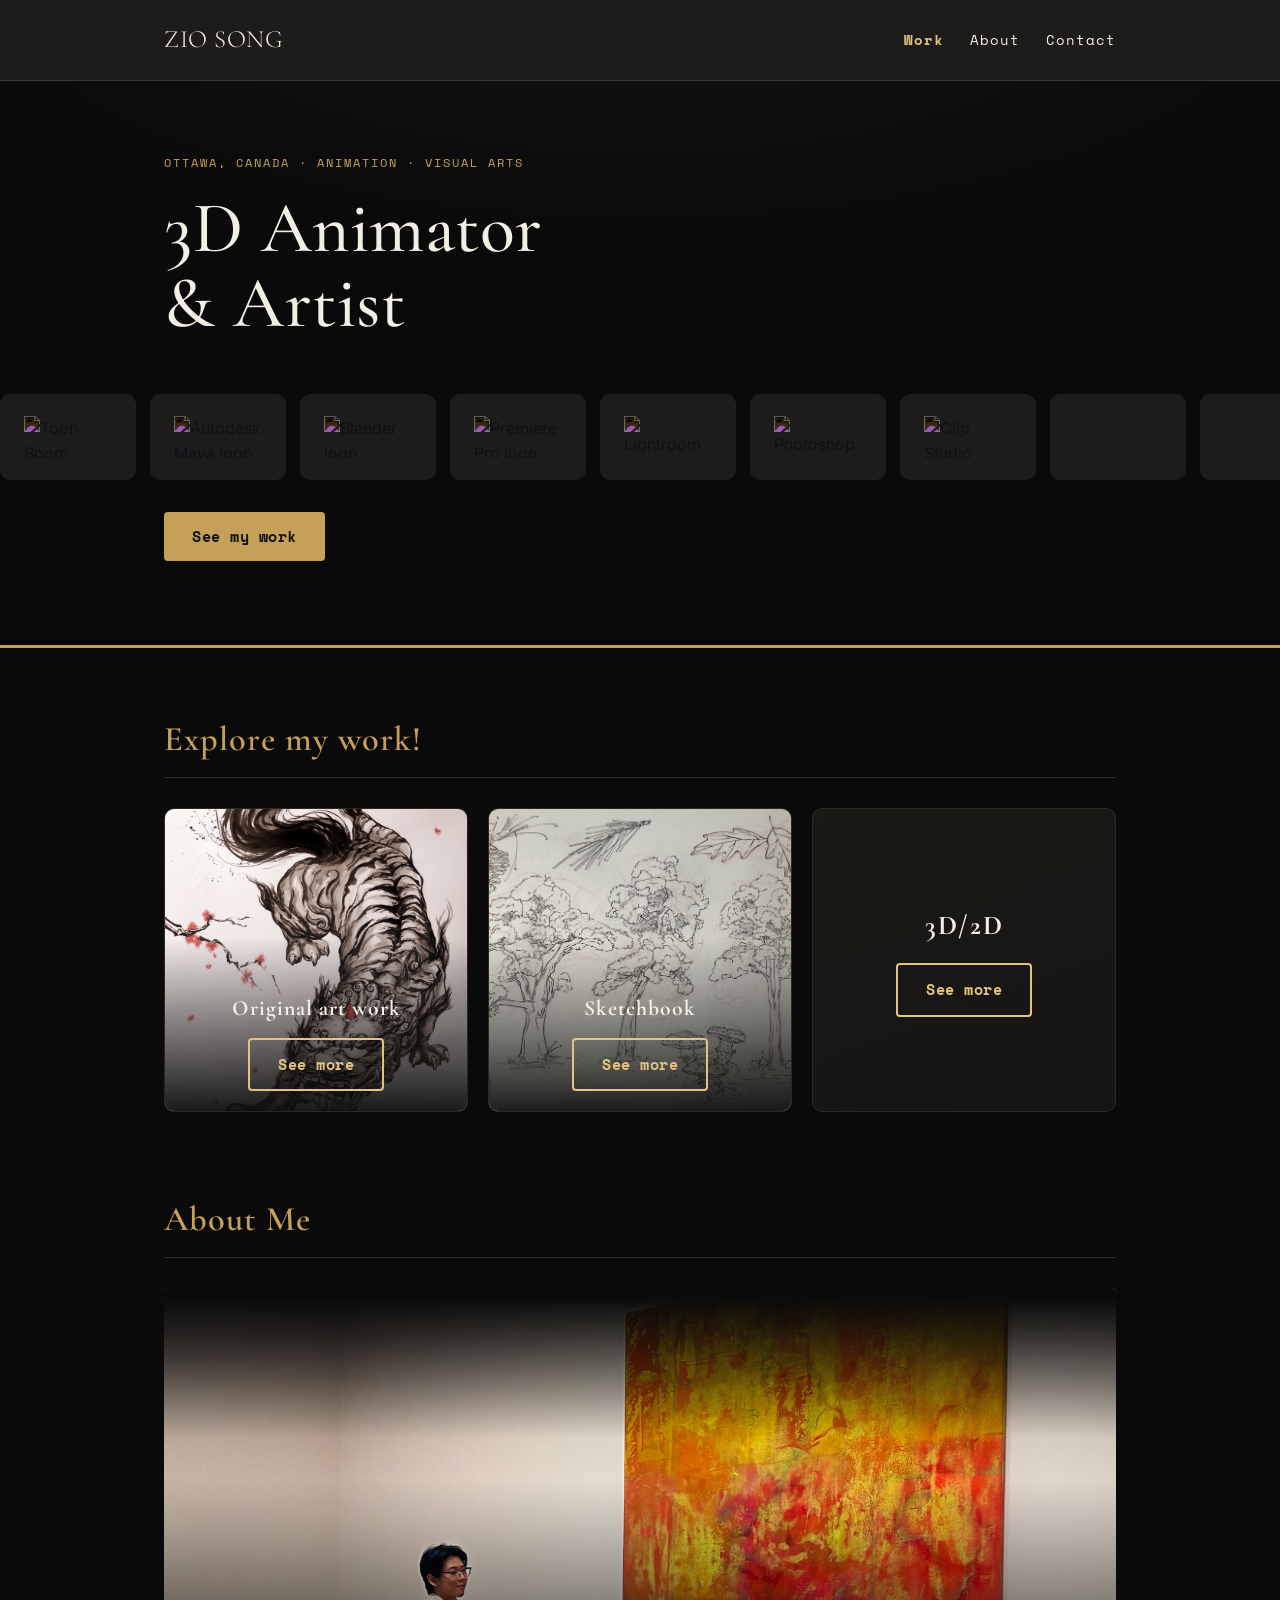
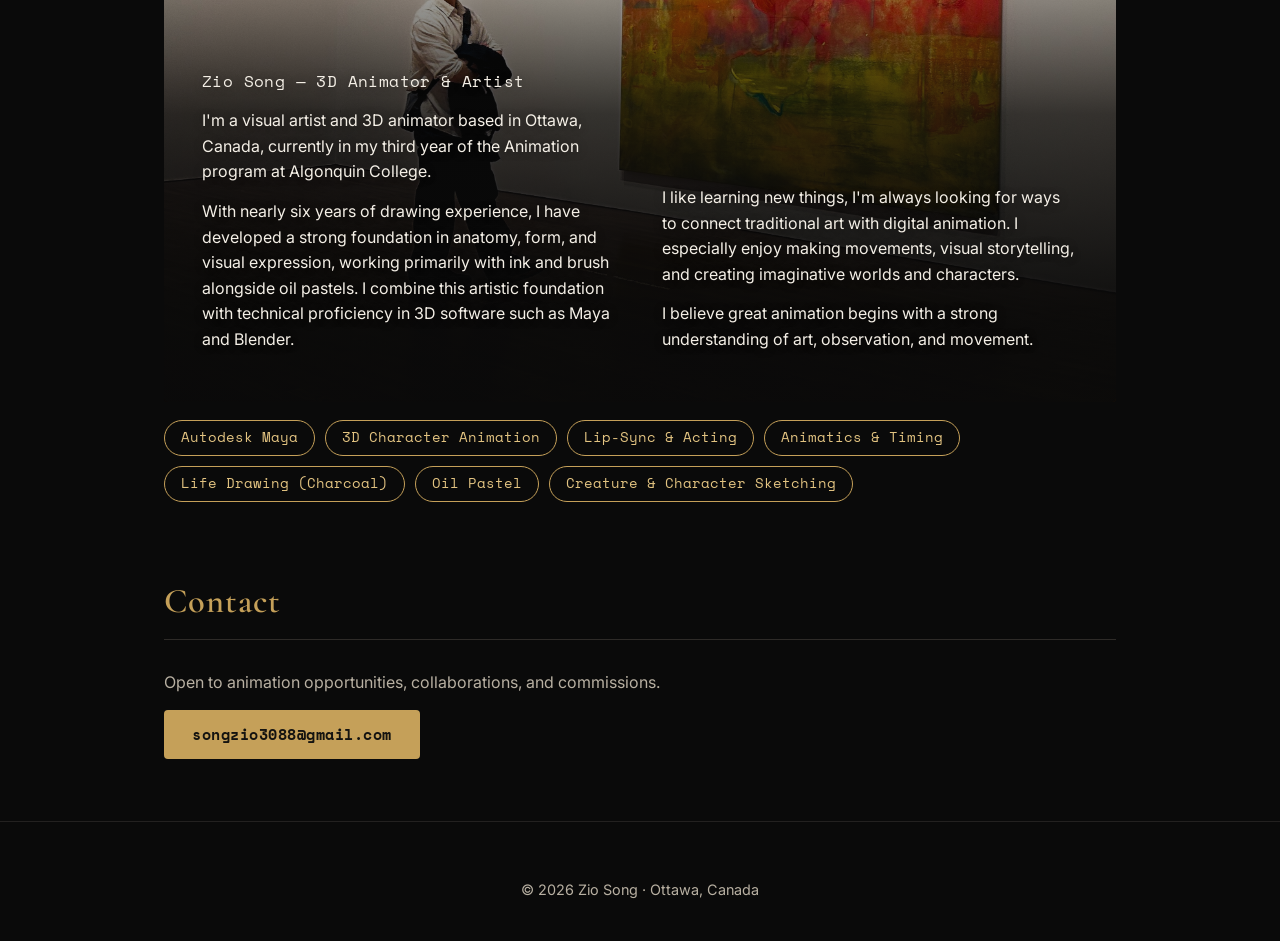
==== commit 9eecd2bb: "Add files via upload" ====
--- a/index.html
+++ b/index.html
@@ -8,7 +8,7 @@
 <link rel="stylesheet" href="style.css">
 <link rel="preconnect" href="https://fonts.googleapis.com">
 <link rel="preconnect" href="https://fonts.gstatic.com" crossorigin>
-<link href="https://fonts.googleapis.com/css2?family=Cormorant+Garamond:ital,wght@0,400;0,500;0,600;1,400&family=Inter:wght@400;500;600&family=Space+Mono:wght@400;700&display=swap" rel="stylesheet">
+<link href="https://fonts.googleapis.com/css2?family=Cormorant+Garamond:ital,wght@0,300;0,400;0,500;0,600;1,400&family=Inter:wght@400;500;600&family=Space+Mono:wght@400;700&display=swap" rel="stylesheet">
 </head>
 <body>
 
--- a/style.css
+++ b/style.css
@@ -189,6 +189,9 @@
 .about-name{font-size:1rem}
 
 /* ===== Top bar — gray band (Trinity-style separation), white logo, gold Work ===== */
-.topbar{background:#2b2926;border-bottom:1px solid #3b3733}
+.topbar{background:#1e1c1a;border-bottom:1px solid #3b3733}
 .logo{color:var(--text)}
 nav .links a:first-child{color:var(--gold-soft);font-weight:700}
+
+/* Logo — delicate light serif like his reference; topbar matched to the logo-tile gray */
+.logo{font-weight:300;font-size:1.55rem;letter-spacing:.5px}
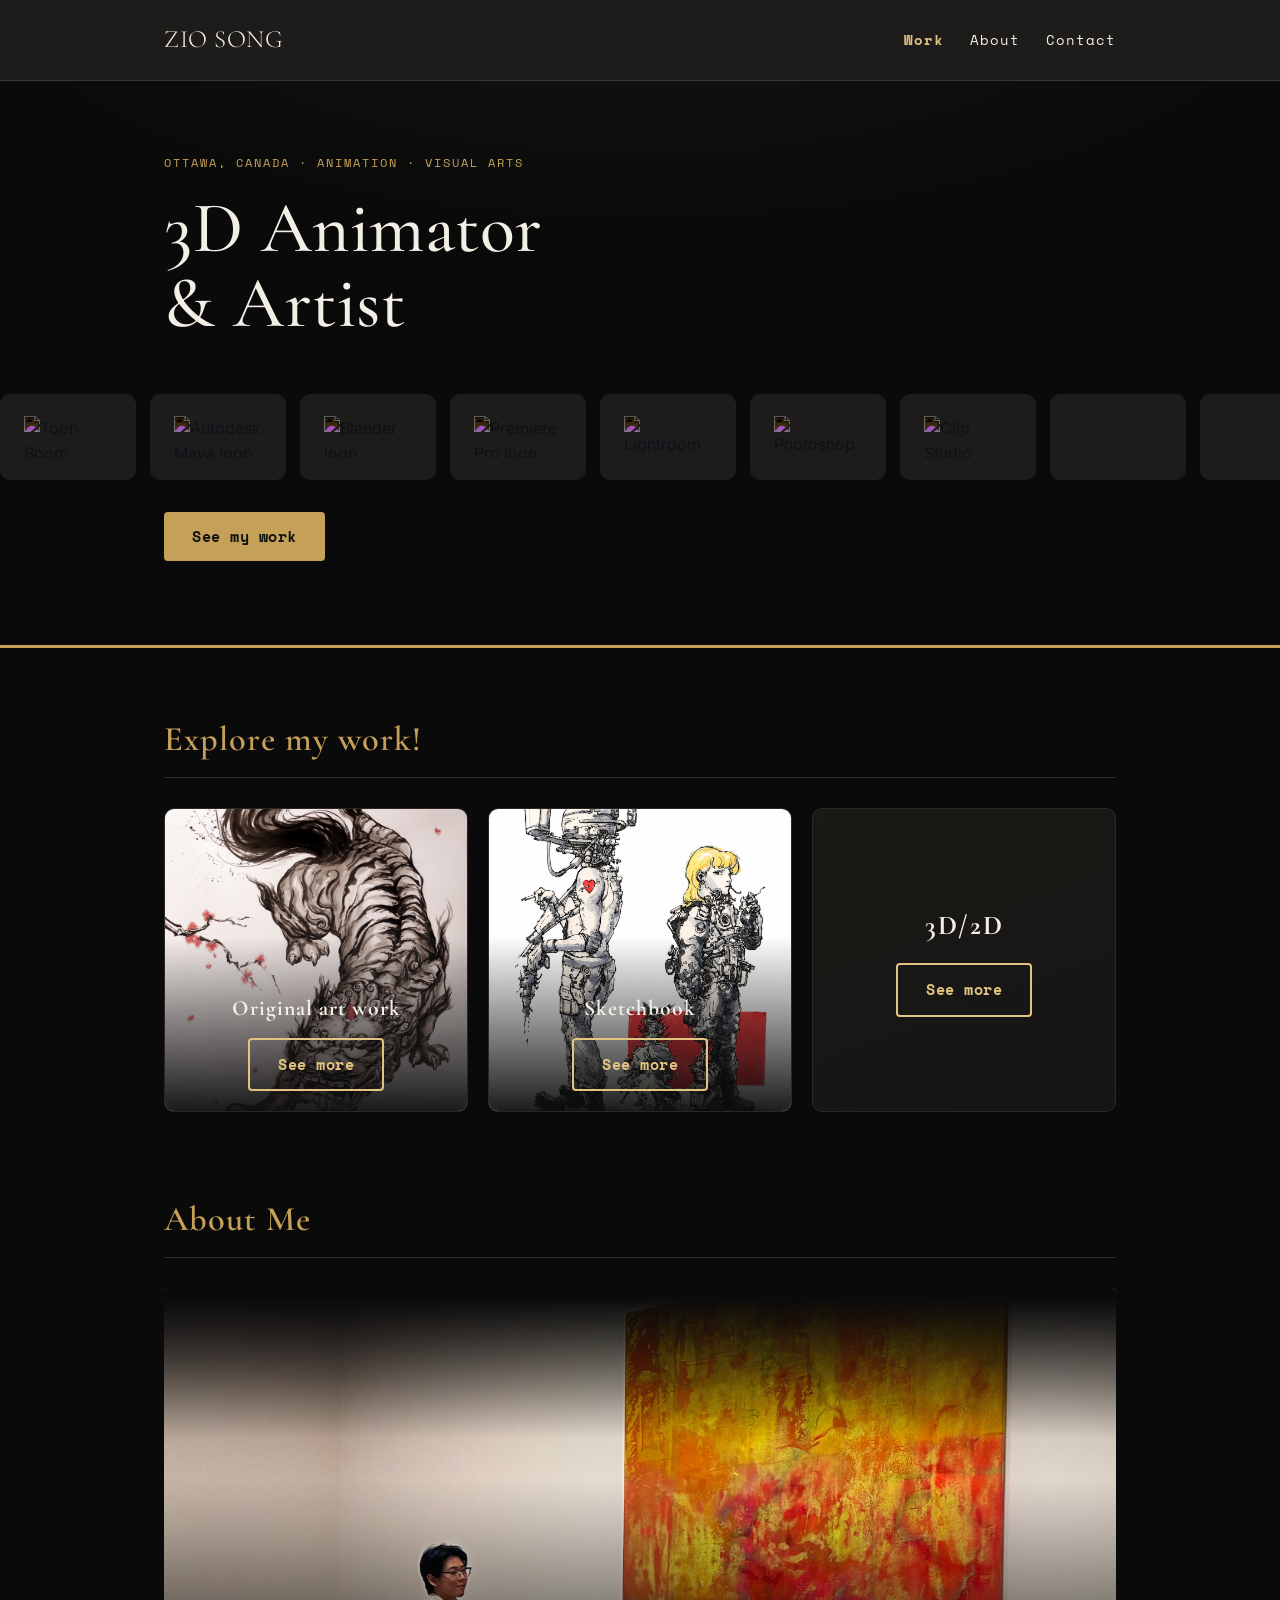
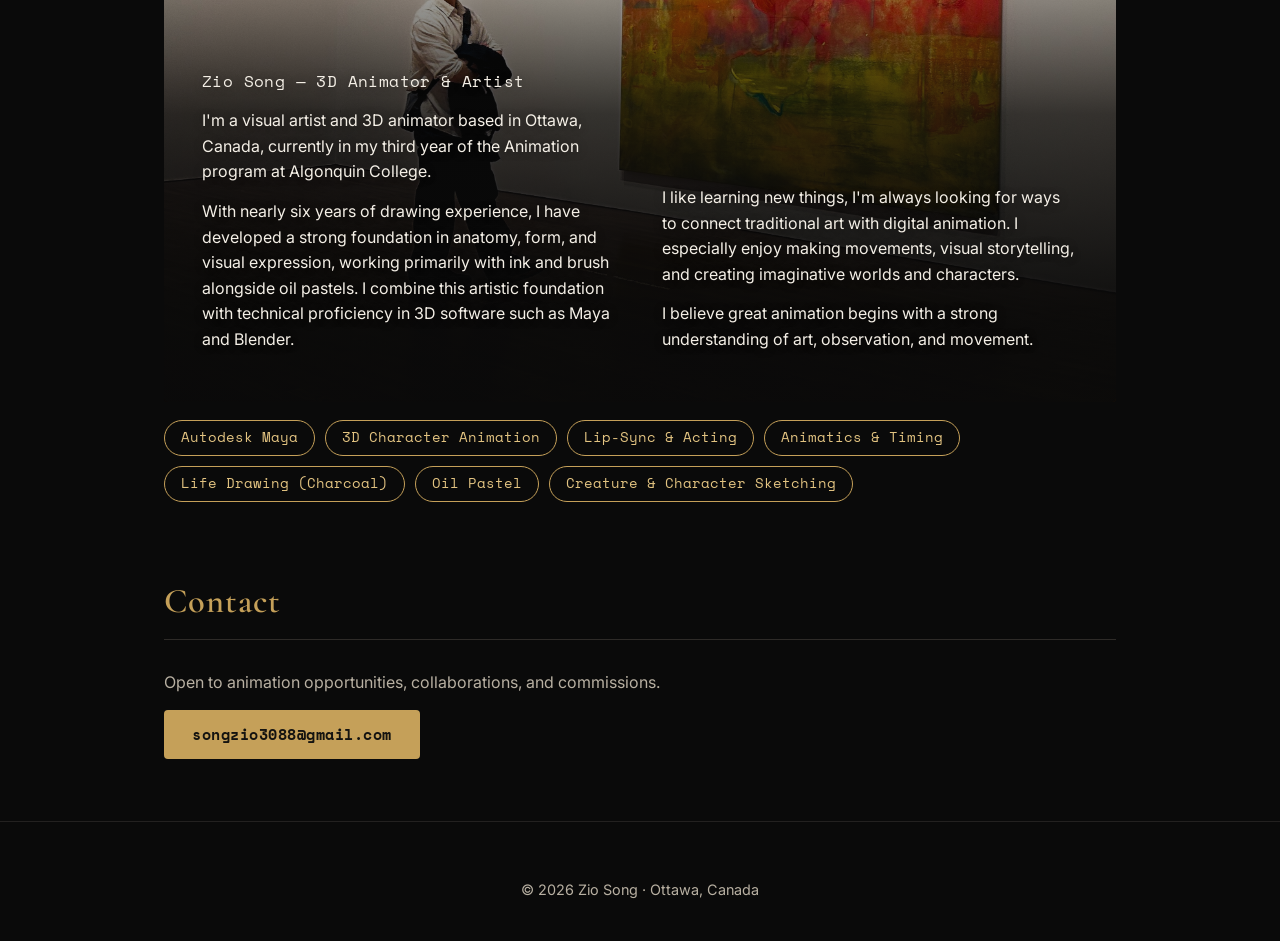
==== commit 345366fb: "Add files via upload" ====
--- a/index.html
+++ b/index.html
@@ -77,7 +77,7 @@
         </div>
       </article>
       <article class="xcard">
-        <img src="images/nature-study-1.jpg" alt="Sketchbook page of ink nature studies: pine cone, oak leaves, trees and mushrooms">
+        <img src="images/cyborg-couple.jpg" alt="Ink and watercolour drawing of a cyborg couple standing with a small creature, a red heart on the man's shoulder">
         <div class="xcard-label">
           <h3>Sketchbook</h3>
           <a class="button ghost" href="sketchbook.html">See more</a>
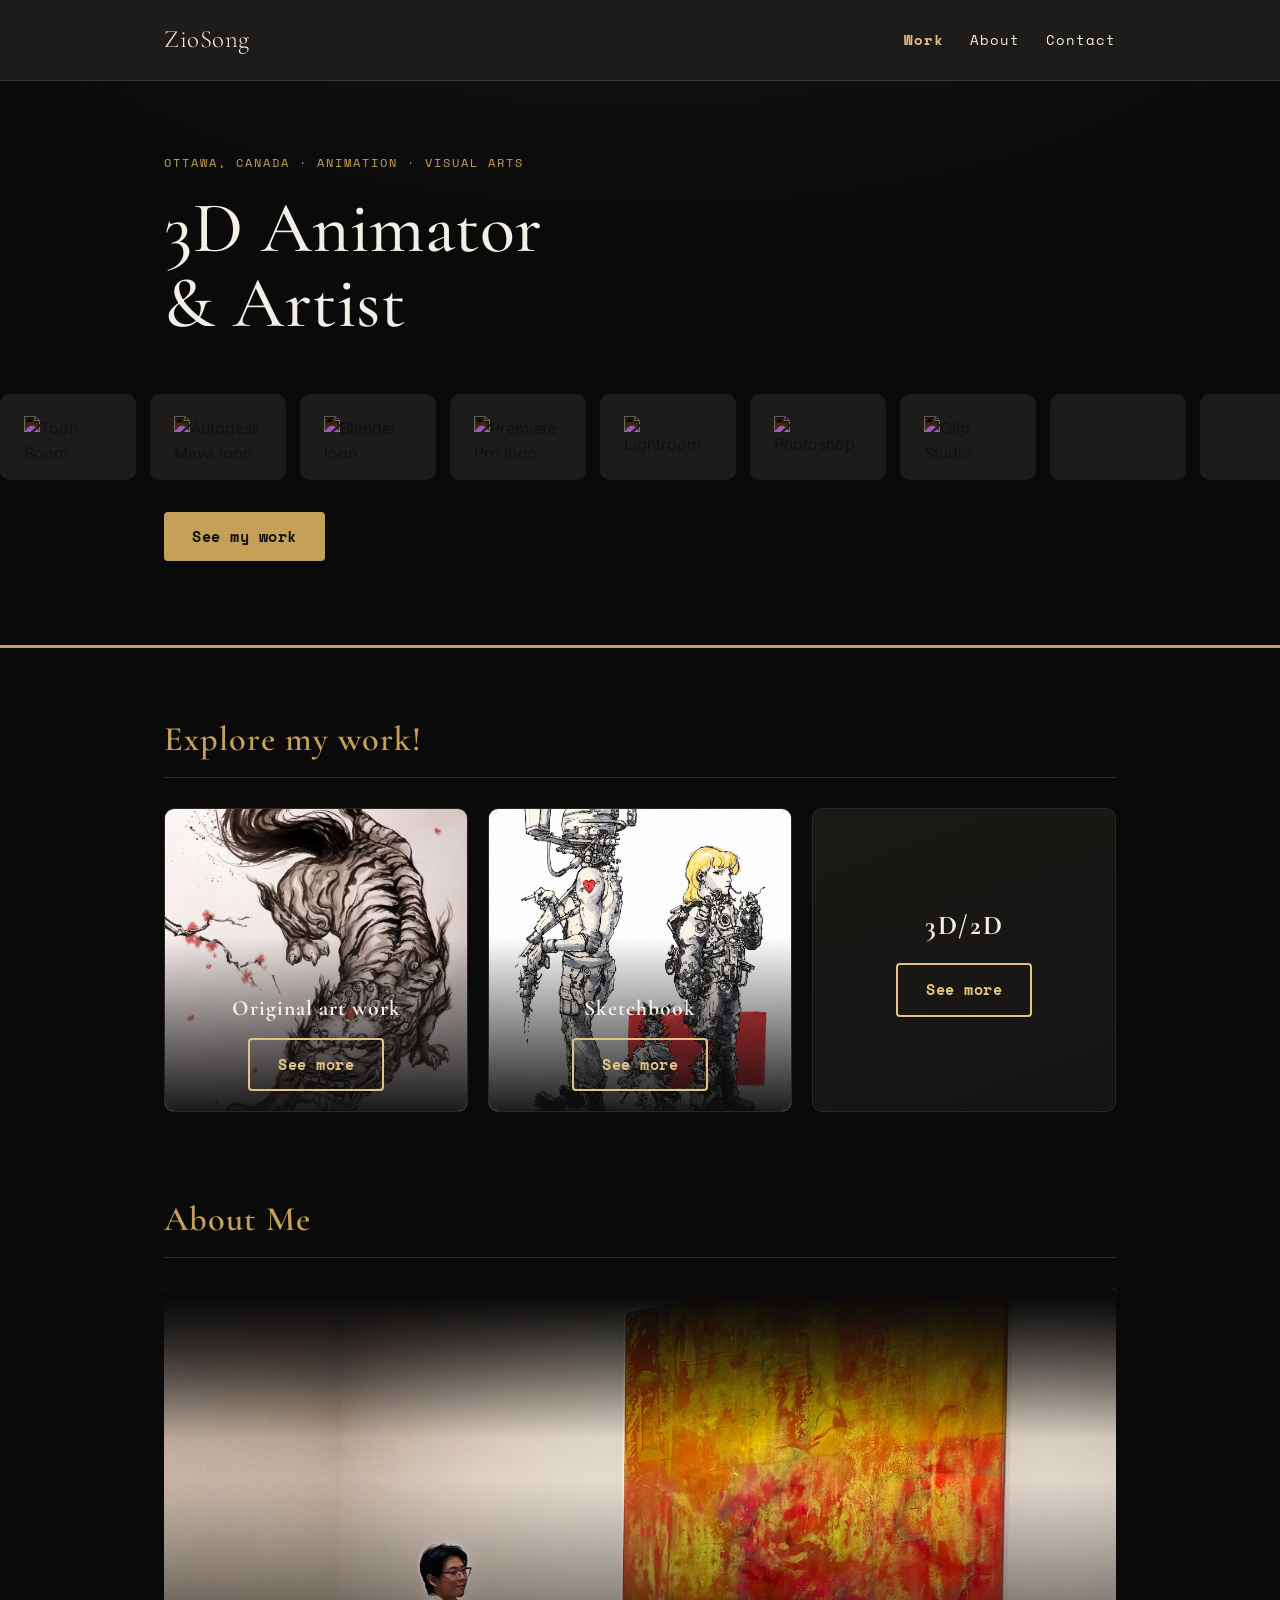
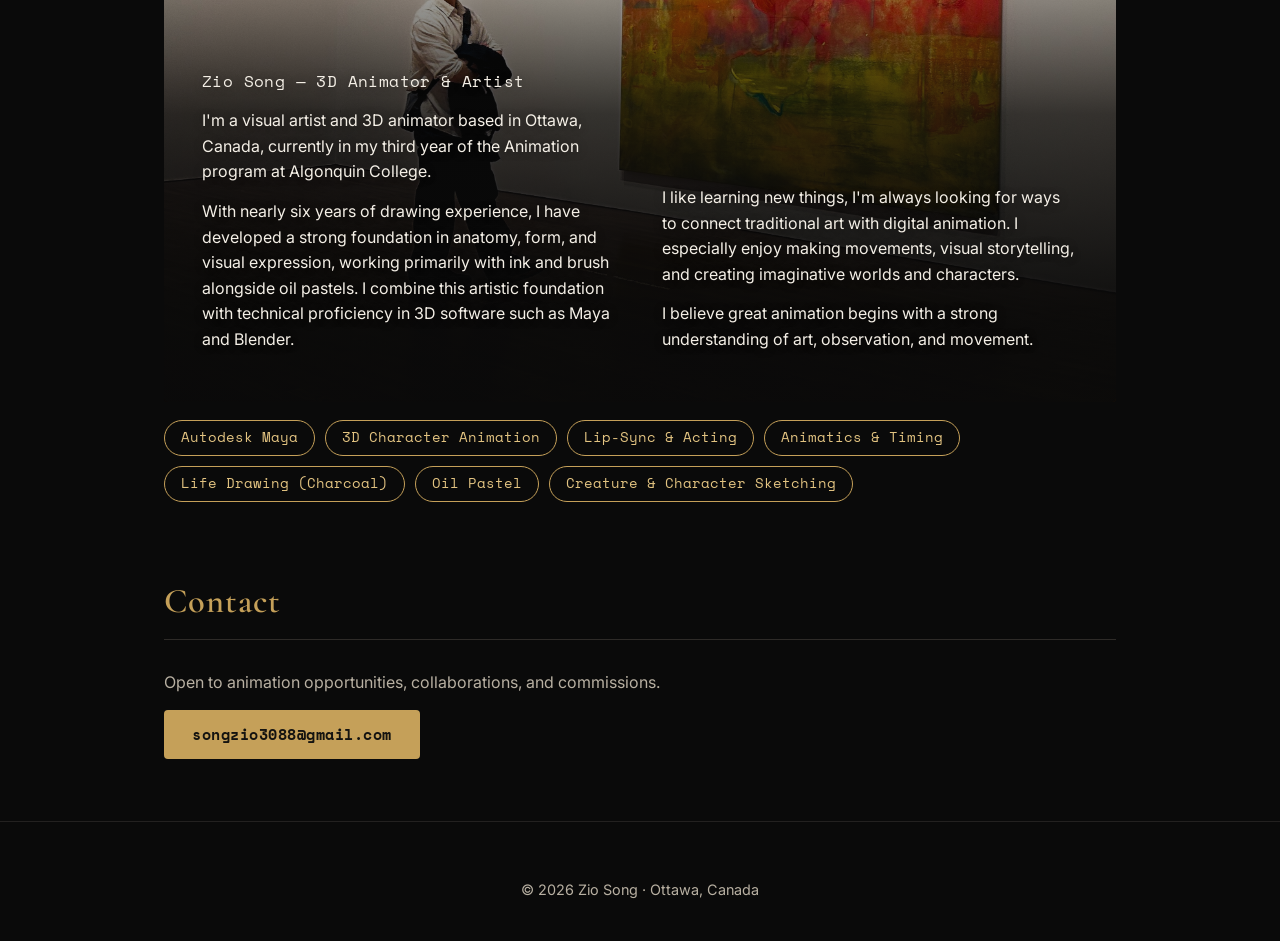
==== commit d4ecaa6d: "Add files via upload" ====
--- a/index.html
+++ b/index.html
@@ -14,7 +14,7 @@
 
 <header>
   <div class="topbar"><nav>
-    <span class="logo">ZIO&nbsp;SONG</span>
+    <span class="logo">ZioSong</span>
     <div class="links">
       <a href="#work">Work</a>
       <a href="#about">About</a>
